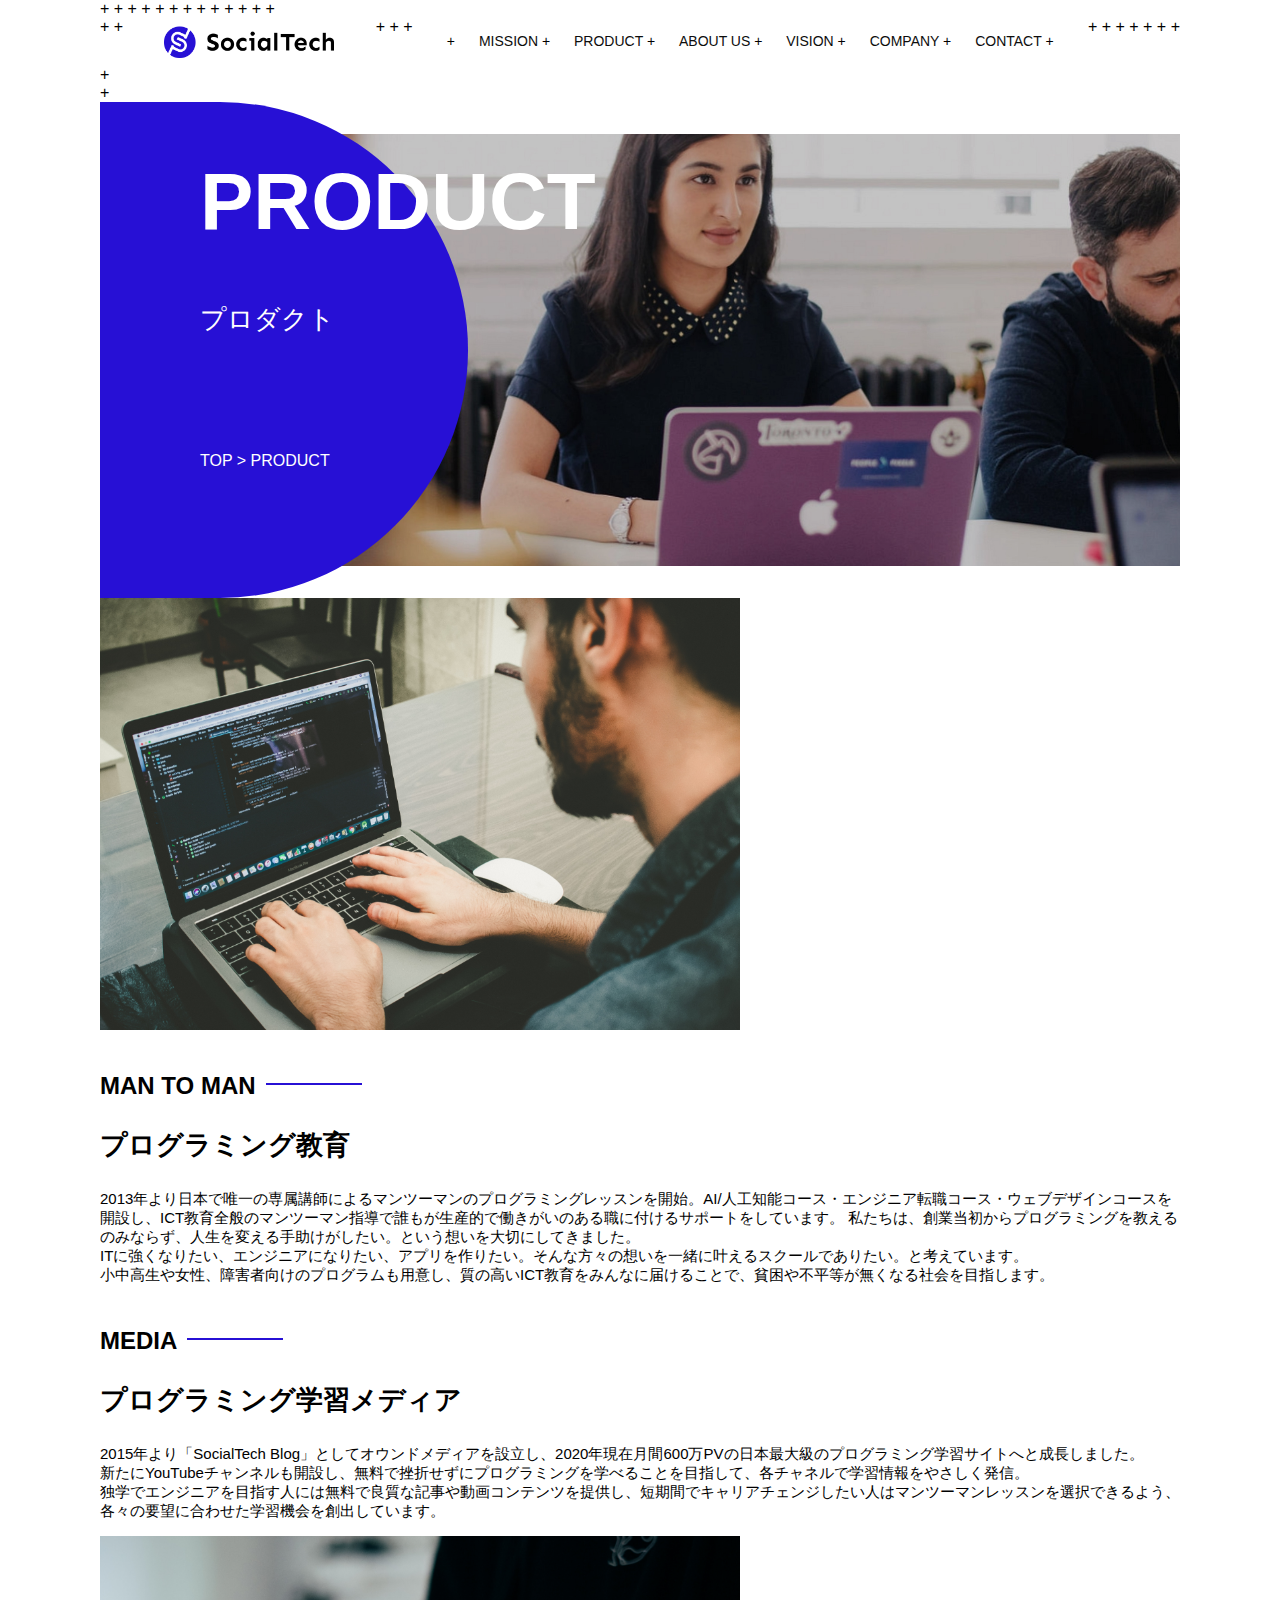
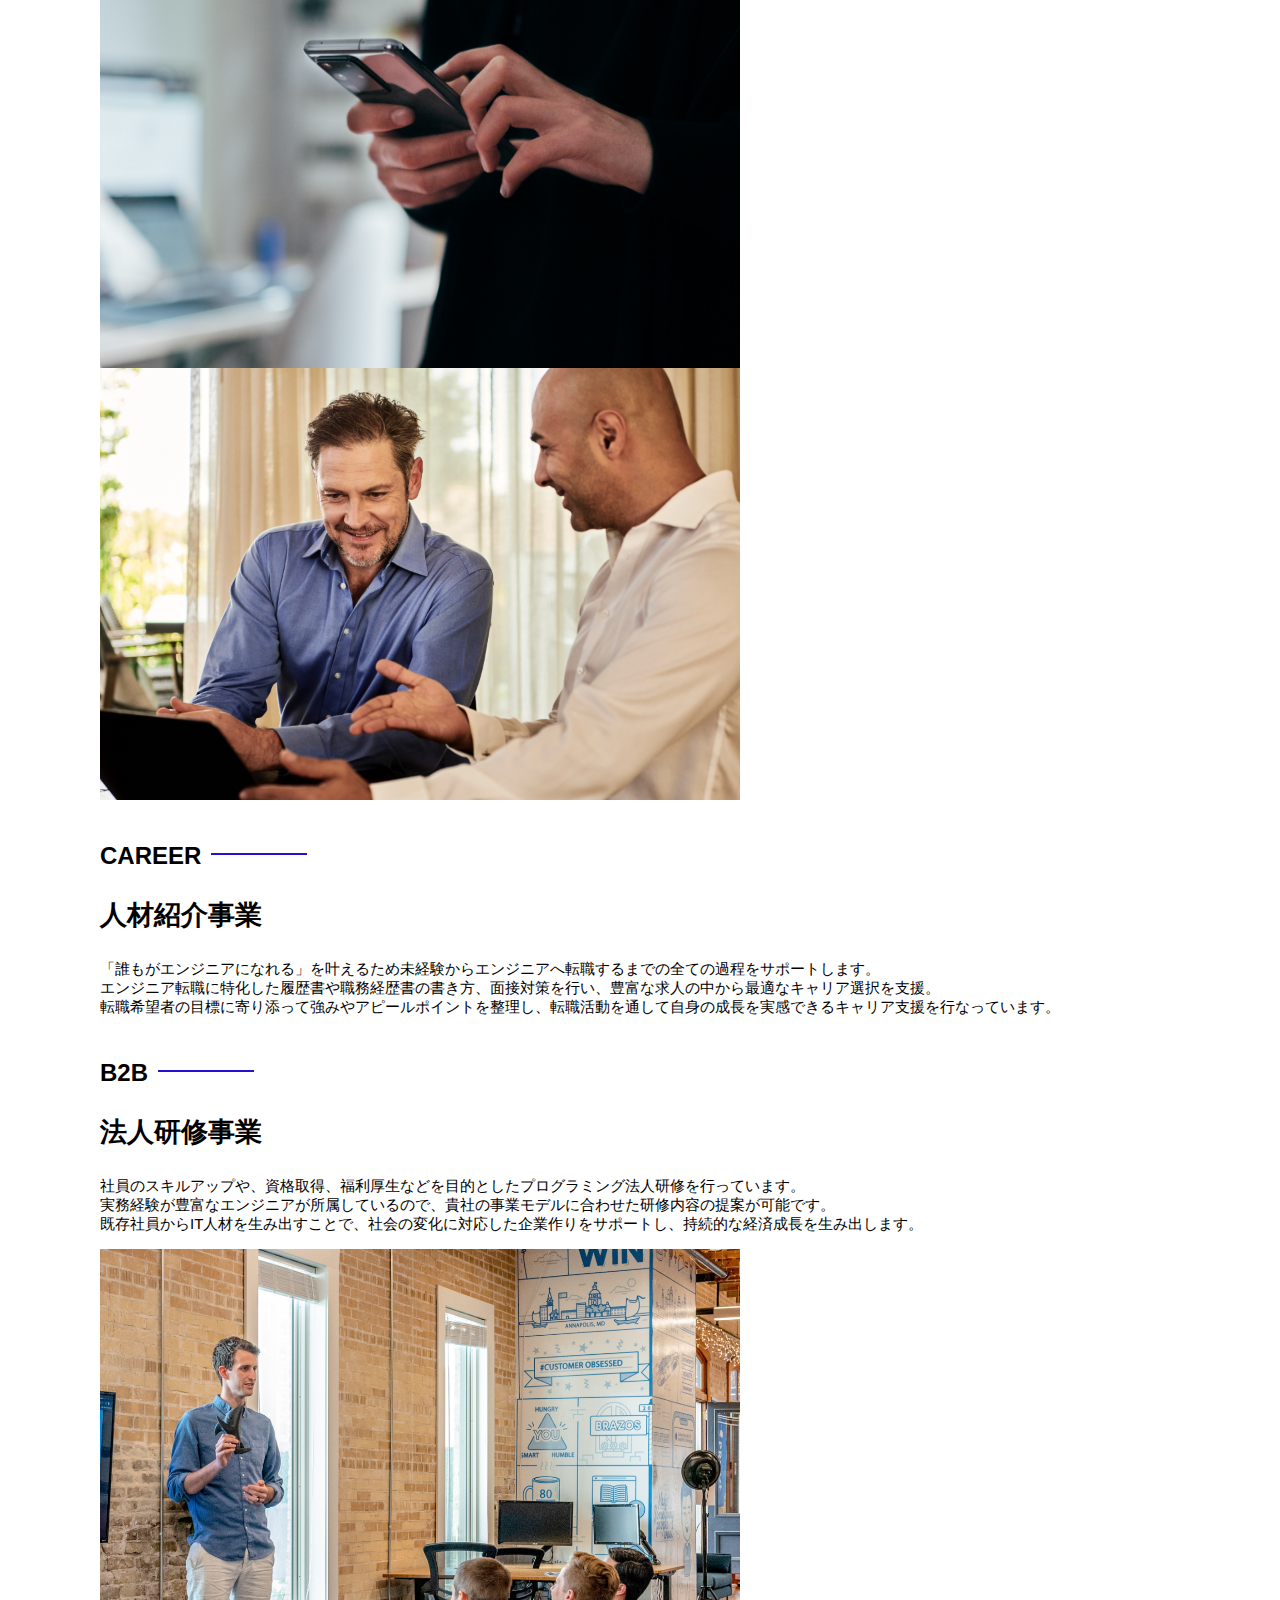
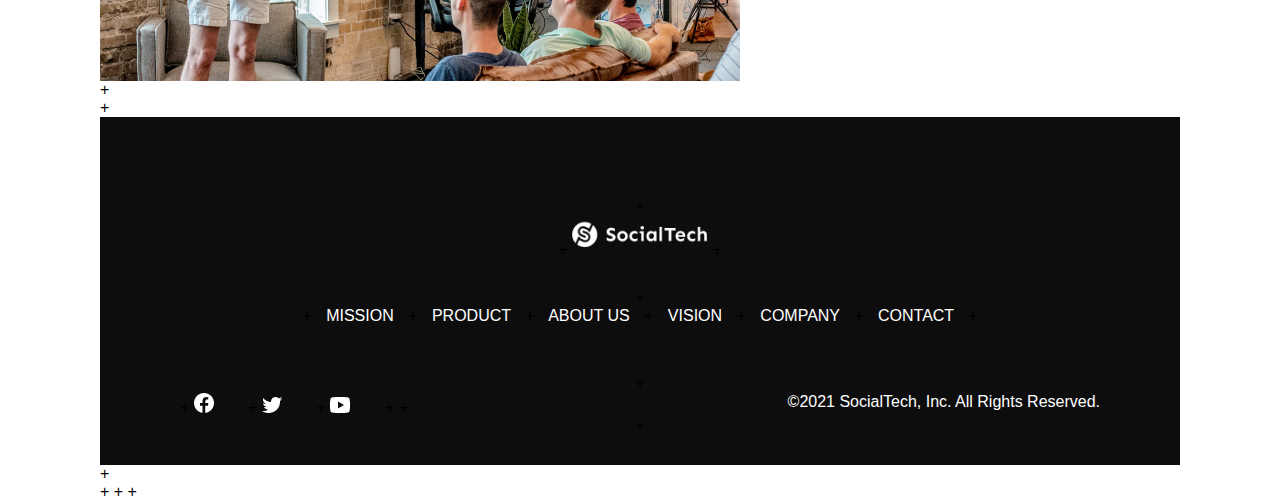
==== kadai_tutorial_output/socialtech/product.html @ f146a535 "Add files via upload" ====
+ <!DOCTYPE html>
+ <html>
+ <head>
+   <title>SocialTech -PRODUCT プロダクト-</title>
+   <meta charset="UTF-8">
+   <meta name="description" content="SocialTechの4つのプロダクトを紹介します">
+   <meta name="viewport" content="width=device-width, initial-scale=1.0">
+   <link rel="stylesheet" href="style.css">
+ </head>
+ 
+ <body>
+   <!-- ヘッダー -->
+   <header>
+     <!-- ロゴ -->
+     <a href="index.html" id="logo"><img src="images/logo.png" alt="トップページに戻る"></a>
+ 
+     <!-- PC用ナビゲーション -->
+     <nav id="nav-pc">
+       <a href="mission.html">MISSION</a>
+       <a href="product.html">PRODUCT</a>
+       <a href="index.html#aboutus">ABOUT US</a>
+       <a href="index.html#vision">VISION</a>
+       <a href="index.html#company">COMPANY</a>
+       <a href="index.html#contact">CONTACT</a>
+     </nav>
+ 
+     <!-- スマホ用メニューボタン -->
+     <img id="menu-sp" src="images/button-menu.png" alt="ナビゲーションを開く" onclick="document.getElementById('nav-sp').style.display = 'block'">
+ 
+     <!-- スマホ用ナビゲーション -->
+     <nav id="nav-sp">
+       <img id="close" src="images/button-close.png" alt="ナビゲーションを閉じる" onclick="document.getElementById('nav-sp').style.display = 'none'">
+       <a id="logo-sp" href="index.html" onclick="document.getElementById('nav-sp').style.display = 'none'"><img
+           src="images/logo-sp.png" alt="トップページに戻る"></a>
+       <a class="menu" href="mission.html" onclick="document.getElementById('nav-sp').style.display = 'none'">MISSION</a>
+       <a class="menu" href="product.html" onclick="document.getElementById('nav-sp').style.display = 'none'">PRODUCT</a>
+       <a class="menu" href="index.html#aboutus" onclick="document.getElementById('nav-sp').style.display = 'none'">ABOUT
+         US</a>
+       <a class="menu" href="index.html#vision"
+         onclick="document.getElementById('nav-sp').style.display = 'none'">VISION</a>
+       <a class="menu" href="index.html#company"
+         onclick="document.getElementById('nav-sp').style.display = 'none'">COMPANY</a>
+       <a class="menu" href="index.html#contact"
+         onclick="document.getElementById('nav-sp').style.display = 'none'">CONTACT</a>
+       <div id="sns">
+         <a href="https://www.facebook.com/sejuku2013"><img src="images/button-facebook.png" alt="Facebookのリンク"></a>
+         <a href="https://twitter.com/samuraijuku"><img src="images/button-twitter.png" alt="Twitterのリンク"></a>
+         <a href="https://www.youtube.com/channel/UCCFOQO5aDK0xXam4cUQXT8g"><img src="images/button-youtube.png" alt="YouTubeのリンク"></a>
+       </div>
+     </nav>
+   </header>
+   <main>
+     <article>
    <section id="product-main">
        <div id="product-title">
          <h1>PRODUCT</h1>
          <span>プロダクト</span>
          <div>TOP > PRODUCT</div>
        </div>
      </section>
      <section class="product-section1">
        <img src="images/product/product-mantoman.png" alt="PCでコードを書く男性">
        <div>
          <h2 class="product-h2">MAN TO MAN</h2>
          <h3 class="product-h3">プログラミング教育</h3>
          <p>
            2013年より日本で唯一の専属講師によるマンツーマンのプログラミングレッスンを開始。AI/人工知能コース・エンジニア転職コース・ウェブデザインコースを開設し、ICT教育全般のマンツーマン指導で誰もが生産的で働きがいのある職に付けるサポートをしています。
            私たちは、創業当初からプログラミングを教えるのみならず、人生を変える手助けがしたい。という想いを大切にしてきました。<br>ITに強くなりたい、エンジニアになりたい、アプリを作りたい。そんな方々の想いを一緒に叶えるスクールでありたい。と考えています。<br>小中高生や女性、障害者向けのプログラムも用意し、質の高いICT教育をみんなに届けることで、貧困や不平等が無くなる社会を目指します。
          </p>
        </div>
      </section>
      <section class="product-section2">
        <div>
          <h2 class="product-h2">MEDIA</h2>
          <h3 class="product-h3">プログラミング学習メディア</h3>
          <p>2015年より「SocialTech
            Blog」としてオウンドメディアを設立し、2020年現在月間600万PVの日本最大級のプログラミング学習サイトへと成長しました。<br>新たにYouTubeチャンネルも開設し、無料で挫折せずにプログラミングを学べることを目指して、各チャネルで学習情報をやさしく発信。<br>独学でエンジニアを目指す人には無料で良質な記事や動画コンテンツを提供し、短期間でキャリアチェンジしたい人はマンツーマンレッスンを選択できるよう、各々の要望に合わせた学習機会を創出しています。
          </p>
        </div>
        <img src="images/product/product-media.png" alt="スマートフォンを操作する人">
      </section>
      <section class="product-section1">
        <img src="images/product/product-career.png" alt="笑顔で話し合う2人の男性">
        <div>
          <h2 class="product-h2">CAREER</h2>
          <h3 class="product-h3">人材紹介事業</h3>
          <p>
            「誰もがエンジニアになれる」を叶えるため未経験からエンジニアへ転職するまでの全ての過程をサポートします。<br>エンジニア転職に特化した履歴書や職務経歴書の書き方、面接対策を行い、豊富な求人の中から最適なキャリア選択を支援。<br>転職希望者の目標に寄り添って強みやアピールポイントを整理し、転職活動を通して自身の成長を実感できるキャリア支援を行なっています。<br>
          </p>
        </div>
      </section>
      <section class="product-section2">
        <div>
          <h2 class="product-h2">B2B</h2>
          <h3 class="product-h3">法人研修事業</h3>
          <p>
            社員のスキルアップや、資格取得、福利厚生などを目的としたプログラミング法人研修を行っています。<br>実務経験が豊富なエンジニアが所属しているので、貴社の事業モデルに合わせた研修内容の提案が可能です。<br>既存社員からIT人材を生み出すことで、社会の変化に対応した企業作りをサポートし、持続的な経済成長を生み出します。
          </p>
        </div>
        <img src="images/product/product-b2b.png" alt="講演中の男性とそれを聴く人々">
      </section>
+     </article>
+     <footer>
+       <div id="footer-logo">
+         <img src="images/logo-sp.png" alt="SocialTech">
+       </div>
+       <div id="footer-link">
+         <a href="mission.html">MISSION</a>
+         <a href="product.html">PRODUCT</a>
+         <a href="index.html#aboutus">ABOUT US</a>
+         <a href="index.html#vision">VISION</a>
+         <a href="index.html#company">COMPANY</a>
+         <a href="index.html#contact">CONTACT</a>
+       </div>
+       <div id="sns-footer">
+         <a href="https://www.facebook.com/sejuku2013"><img src="images/button-facebook.png" alt="Facebookのリンク"></a>
+         <a href="https://twitter.com/samuraijuku"><img src="images/button-twitter.png" alt="Twitterのリンク"></a>
+         <a href="https://www.youtube.com/channel/UCCFOQO5aDK0xXam4cUQXT8g"><img src="images/button-youtube.png" alt="YouTubeのリンク"></a>
+         <span id="copyright">&copy;2021 SocialTech, Inc. All Rights Reserved. </span>
+       </div>
+     </footer>
+   </main>
+ </body>
+ 
+ </html>
---- kadai_tutorial_output/socialtech/style.css ----
body {
    font-family: "Source Sans Pro", "Hiragino Kaku Gothic ProN", Meiryo, Arial, sans-serif;
}

p {
    font-size: 15px;
}

/*================
PC用のスタイル
=================*/
@media screen and (min-width: 768px) {
    /* 横幅設定 */
body {
    max-width: 1080px;
    min-width: 960px;
    margin: 0 auto 0 auto;
  }
  
  /* ヘッダー */
  header {
    display: flex;
    justify-content: space-between;
  }
  
  /* ナビゲーションのレイアウト */
  #nav-pc {
    font-size: 14px;
    padding-top: 15px;
  }
  
  /* ナビゲーションのリンクの装飾設定 */
  #nav-pc > a {
    text-decoration: none;
    margin-left: 20px;
  }
  #nav-pc > a:link {
    color: #0d0d0d;
  }
  #nav-pc > a:visited {
    color: #0d0d0d;
  }
  #nav-pc > a:hover {
    color: #0d0d0d;
    text-decoration: underline;
  }
  #nav-pc > a:active {
    color: #0d0d0d;
  }

  /* スマホ用ナビを非表示 */
  #nav-sp,
  #menu-sp {
    display: none;
  }
  
  /* メインビジュアル */
  #main-visual {
    position: relative;
    height: 400px;
  }
  
  #main-message {
    position: absolute;
    top: 0;
    left: 0;
    background-color: #2710d5;
    color: #ffffff;
    border-radius: 0 0 476px 0;
    max-width: 620px;
    height: 100%;
    width: 100%;
    z-index: 11;
  }
  
  #main-message > h1 {
    font-size: 60px;
    font-weight: bold;
    margin: 100px 0 0 50px;
  }
  
  #main-message > p {
    font-size: 28px;
    margin: 0 0 0 50px;
  }
  
    #main-visual > img {
      max-width: 620px;
      border-radius: 476px 0 0 0;
      position: absolute;
      top: 0;
      right: 0;
      z-index: 10;
    }

    /*見出し*/
h2 {
    margin: 40px 0 0 0;
  }
  
  h2::after {
    content: url("images/line.png");
    margin-left: 10px;
  }
  
  h3 {
    font-size: 27px;
  }
  
  /* ミッション */
  #mission {
    margin: 80px auto 80px auto;
    width: 100%;
  }
  
  #mission-flex {
    width: 100%;
    display: flex;
  }
  
    #mission-flex > div {
      width: 50%;
      margin: 20px;
    }
    
    #mission-photo {
      width: 100%;
    }
    
    #s2dgs {
      margin-top: 50px;
      width: 100%;
    }

    /* プロダクト */
  #product {
    background-color: #fafafa;
    margin: 80px 0 80px 0;
    padding: 10px 40px 0px 40px;
  }
  
  /* 外枠 */
  #product > div {
    margin-top: 40px;
    display: flex;
  }
  
  /* 左のカラム */
  #product-left {
    width: 50%;
    margin-right: 20px;
  }
  
  /* 右のカラム */
  #product-right {
    width: 50%;
    margin-left: 20px;
    margin-top: 80px;
  }
  
  /* 画像＋説明の枠 */
  #product-left > div {
    position: relative;
    height: 480px;
    margin-right: 20px;
  }
  #product-right > div {
    position: relative;
    height: 480px;
    margin-left: 20px;
  }

  /* 画像*/
.product-photo {
    width: 100%;
  }
  
    /* 説明文の枠 */
    .product-explain {
      background-color: #ffffff;
      position: absolute;
      left: 0;
      top: 280px;
      margin: 0 40px 0 40px;
      padding: 20px;
      box-shadow: 5px 5px 10px rgba(0, 0, 0, 0.05);
    }
    
    /* 説明文の英語 */
    .product-explain > span {
      color: #2710d5;
      font-weight: bold;
      font-size: 16px;
      margin: 0;
    }
    
    /* 説明文の見出し */
    .product-explain > h3 {
      font-size: 20px;
      margin: 5px 0 5px 0;
    }
    
    /* 説明文 */
    .product-explain > p {
      font-size: 14px;
      margin: 0;
    }
    
    /* 「もっとみる」ボタン */
    #product-more {
      margin: 0 auto -42px auto;
    }

    /* ABOUT US */
  #aboutus {
    margin: 80px auto 80px auto;
  }
  
  /* 3つの組織文化と画像を入れる枠 */
  #aboutus > div {
    display: flex;
  }

    /* 画像 */
  .culture-img {
    width: 100%;
    align-self: flex-start;
  }
  
  .culture-img2 {
    margin-top: 50px;
    width: 100%;
  }

    /* 3つの組織文化の表 */
.culture-table {
    margin-right: 50px;
  }
  
    /* 番号 */
    .culture-num {
      font-size: 80px;
      color: #2710d5;
      margin: 0 20px 0 0;
    }
    
    /* 組織文化英語 */
    .culture-en {
      color: #2710d5;
      font-weight: bold;
      font-size: 24px;
      display: block;
    }
    
    /* 組織文化日本語 */
    .culture-jp {
      font-size: 28px;
      font-weight: bold;
    }
    
    /* 説明文 */
    .culture-description {
      margin: 0;
    }

    /* ビジョン */
  #vision {
    margin: 80px auto 80px auto;
  }
  
  /* セクション内の外枠 */
  #vision > div {
    width: 100%;
    display: flex;
    justify-content: space-between;
    flex-wrap: wrap;
  }
  
  /* 7つの行動指針の枠 */
  .vision-box {
    width: 300px;
    height: 300px;
    margin-bottom: 30px;
    position: relative;
  }

  .vision-box > img {
    width: 100%;
    height: auto;
    position: absolute;
    top: 0;
    left: 0;
    z-index: 30;
  }
  
  .vision-box > span {
    position: absolute;
    top: 0;
    left: 0;
    z-index: 31;
    margin-right: 20px;
  }
  
  .vision-box > span > h4 {
    color: #2710d5;
    font-size: 19px;
    margin: 80px 0 0 0;
  }
  
  .vision-box > span > h4::first-letter {
    font-size: 40px;
  }
  
  .vision-box > span > h5 {
    font-size: 20px;
    margin: 0 0 0 0;
  }
  
  .vision-box > span > p {
    margin: 10px 0 0 0;
  }

  /* 会社概要 */
#company {
    margin: 80px auto 80px auto;
  }
  
    #company-table {
      width: 100%;
    }
   
    .tableheader {
      text-align: left;
      padding: 20px;
      border-bottom-color: #2710d5;
      border-bottom-width: 1px;
      border-bottom-style: solid;
      width: 100px;
    }
   
    .tableheader-first {
      text-align: left;
      padding: 20px;
      border-bottom-color: #2710d5;
      border-bottom-width: 1px;
      border-bottom-style: solid;
      border-top-color: #2710d5;
      border-top-width: 1px;
      border-top-style: solid;
      width: 100px;
    }
   
    .cell {
      padding: 30px;
      border-bottom-color: #ececec;
      border-bottom-width: 1px;
      border-bottom-style: solid;
    }
   
    .cell-first {
      padding: 30px;
      border-bottom-color: #ececec;
      border-bottom-width: 1px;
      border-bottom-style: solid;
      border-top-color: #ececec;
      border-top-width: 1px;
      border-top-style: solid;
    }

    #company > iframe {
        width: 100%;
        height: 368px;
        margin-top: 40px;
      }

        /* お問い合わせ */
#contact {
    margin: 80px auto 80px auto;
  }
  
  /* 外枠 */
  #contact > form > div {
    display: flex;
    flex-direction: row;
    flex-wrap: wrap;
    padding-bottom: 30px;
  }
  
  /* 左列の見出し */
  .contact-heading {
    width: 240px;
    align-self: center;
  }
  /* 見出しのラベル */
  .contact-label {
    font-weight: bold;
  }
  /* 必須 */
  .contact-span {
    color: #ce2222;
    margin: 0 0 0 20px;
    font-weight: bold;
  }
  
  /* テキストボックス */
  .contact-textbox {
    border-top: 0;
    border-left: 0;
    border-right: 0;
    border-bottom-width: 1px;
    border-bottom-color: #707070;
    border-bottom-style: solid;
    background-color: #fafafa;
    width: 400px;
    height: 56px;
  }
  /* お問い合わせ内容のテキストエリア */
  .contact-textarea {
    border-top: 0;
    border-left: 0;
    border-right: 0;
    border-bottom-width: 1px;
    border-bottom-color: #707070;
    border-bottom-style: solid;
    background-color: #fafafa;
    width: 400px;
    height: 200px;
  }
  
    /* 個人情報の取り扱い */
    details {
      width: 700px;
    }
    details > div {
      background-color: #fafafa;
      padding: 20px;
    } 
    details > div > span {
      font-weight: bold;
    }
  
    /* フッター */
footer {
    background-color: #0d0d0d;
    text-align: center;
    padding: 80px 80px 30px 80px;
  }
  
  #footer-logo {
    margin-bottom: 30px;
  }
  
  #footer-link {
    margin-bottom: 50px;
  }
  #footer-link > a {
    text-decoration: none;
    margin: 10px;
  }
  #footer-link > a:link {
    color: #ffffff;
  }
  #footer-link > a:visited {
    color: #ffffff;
  }
  #footer-link > a:hover {
    color: #ffffff;
    text-decoration: underline;
  }
  #footer-link > a:active {
    color: #ffffff;
  }
  
    #sns-footer {
      text-align: left;
      width: 100%;
    }
   
    #sns-footer > a {
      margin-right: 30px;
    }
    
    #copyright {
      color: #ffffff;
      float: right;
    }

    /* mission.html用スタイル */
   /* ミッションのメインビジュアル */
   #mission-main {
    height: 496px;
    width: 100%;
    background-image: url("images/mission/mission-main.png");
    background-repeat: no-repeat;
    background-position-y: center;
  }

  #mission-title {
    background-color: #2710d5;
    width: 368px;
    color: #ffffff;
    height: 496px;
    border-radius: 0 248px 248px 0;
    position: relative;
  }

  #mission-title > h1 {
    position: absolute;
    top: 0;
    left: 100px;
    font-size: 80px;
  }

  #mission-title > span {
    position: absolute;
    top: 200px;
    left: 100px;
    font-size: 26px;
  }

  #mission-title > div {
    position: absolute;
    top: 350px;
    left: 100px;
    font-size: 16px;
  }

  #mission-s2dgs {
    width: 100%;
    margin: 20px;
  }

  .mission-h2 {
    color: #2710d5;
    font-size: 40px;
  }

  .mission-h2::after {
    content: none;
  }

  #mission-5goals {
    margin: 20px;
    display: flex;
  }

  #mission-5goals > div {
    flex-grow: 1;
    padding: 20px;
  }

  #mission-5goals > div > div {
    margin-bottom: 40px;
  }

  .fivegoals-image-right {
    float: right;
    margin: 20px;
  }

  .fivegoals-image-left {
    float: left;
    margin: 20px;
  }

  .fivegoals-number {
    color: #2710d5;
    font-size: 48px;
    margin: 0;
  }

  .fivegoals-h3 {
    font-size: 28px;
    margin: 0;
  }

  .fivegoals-p {
    margin: 0;
  }

   /* プロダクトページ */
   #product-main {
    height: 496px;
    width: 100%;
    background-image: url("images/product/product-main.png");
    background-repeat: no-repeat;
    background-position-y: center;
  }

  #product-title {
    background-color: #2710d5;
    width: 368px;
    color: #ffffff;
    height: 496px;
    border-radius: 0 248px 248px 0;
    position: relative;
  }
  #product-title > h1 {
    position: absolute;
    top: 0;
    left: 100px;
    font-size: 80px;
  }

  #product-title > span {
    position: absolute;
    top: 200px;
    left: 100px;
    font-size: 26px;
  }

  #product-title > div {
    position: absolute;
    top: 350px;
    left: 100px;
    font-size: 16px;

    /* セクション1 */
   .product-section1 {
    position: relative;
    margin: 20px;
    height: 340px;
  }

  .product-section1 > img {
    position: absolute;
    top: 0;
    left: 0;
    width: 450px;
    margin: 0 40px 30px 0;
    border-radius: 0 432px 0 0;
  }

  .product-section1 > div {
    position: absolute;
    top: 0;
    left: 480px;
  }

  /* セクション2 */
  .product-section2 {
    position: relative;
    margin: 20px;
    height: 340px;
  }

  .product-section2 > img {
    position: absolute;
    top: 0;
    right: 0;
    width: 450px;
    margin: 0 0 30px 40px;
    border-radius: 432px 0 0 0;
  }

  .product-section2 > div {
    width: 500px;
    position: absolute;
    top: 0;
    left: 0;
  }

  .product-h2 {
    color: #2710d5;
    font-size: 24px;
    margin: 0;
  }

  .product-h3 {
    font-size: 28px;
    margin: 0;
  }
}

/*====================
スマートフォン用のスタイル
=====================*/
@media screen and (max-width: 767px) {
    body {
      min-width: 375px;
      margin: 0;
    }
  
    /* PC用ナビゲーション非表示 */
    #nav-pc {
      display: none;
    }
  
    /* ハンバーガーメニュー */
    #menu-sp {
      float: right;
      padding: 0;
    }
  
    /* スマホ用ナビゲーションの表示切替 */
    /* 初期状態、レイアウトと非表示設定 */
    #nav-sp {
      background-color: #2710d5;
      position: absolute;
      left: 0;
      top: 0;
      height: 100%;
      width: 100%;
      display: none;
      z-index: 100;
    }
  
    /* ×ボタン */
    #close {
      position: absolute;
      top: 20px;
      right: 20px;
    }
  
    /* ナビゲーションメニュー用ロゴ */
    #logo-sp {
      margin: 80px 0 30px 20px;
    }
  
    /* ナビゲーションのリンクの装飾設定 */
    #nav-sp > a {
      display: block;
    }
  
    #nav-sp > a:link {
      color: #ffffff;
    }
    #nav-sp > a:visited {
      color: #ffffff;
    }
    #nav-sp > a:hover {
      color: #ffffff;
      text-decoration: underline;
    }
    #nav-sp > a:active {
      color: #ffffff;
    }
    #nav-sp > .menu {
      text-decoration: none;
      display: block;
      margin: 0 20px 0 20px;
      height: 44px;
      font-size: 16px;
      background-image: url("images/arrow.png");
      background-repeat: no-repeat;
      background-position: right top;
    }
     #sns {
       position: absolute;
       bottom: 20px;
       left: 20px;
     }
     #sns > a {
       margin-right: 30px;
     }

      /* メインビジュアル */
   #main-visual {
    position: relative;
    height: 470px;
    width: 100%;
    overflow: hidden;
  }
  #main-visual > div {
    position: absolute;
    top: 0;
    left: 0;
    background-color: #2710d5;
    color: white;
    border-radius: 0 0 476px 0;
    text-align: center;
    height: 280px;
    width: 100%;
    z-index: 11;
  }
  #main-visual > div > h1 {
    font-size: 28px;
    margin: 90px 0 0 0;
  }

  #main-visual > div > p {
    margin: 0;
  }

  #main-visual > img {
    width: 100%;
    border-radius: 476px 0 0 0;
    z-index: 10;
    position: absolute;
    bottom: 0;
    right: 0;
  }

  /* 見出し */
  h2::after {
    content: url("images/line.png");
    margin-left: 10px;
  }

  h3 {
    font-size: 24px;
    margin: 10px 0 0 0;
  }

     /* ミッション */
     #mission {
        margin: 20px;
      }
    
      #mission-photo {
        width: 100%;
      }
    
      #s2dgs {
        width: 100%;
      }   

       /* プロダクト */
  #product {
    background-color: #fafafa;
    margin: 80px auto 0px auto;
    max-width: 980px;
    padding-top: 10px;
  }

  #product h2 {
      margin-left: 20px;
  }
  /* 外枠 */
  /* 左右のカラム　スマホでは縦並び */
  #product-left,
  #product-right {
    margin-right: 20px;
    margin-left: 20px;
  }

  /* 画像＋説明の枠 */
  #product-left > div,
  #product-right > div {
    position: relative;
    height: 540px;
  }

  /* 説明文の枠 */
  .product-explain {
    background-color: #ffffff;
    position: absolute;
    left: 0;
    bottom: 50px;
    padding: 20px;
    box-shadow: 5px 5px 10px rgba(0, 0, 0, 0.05);
  }

  .product-explain > span {
    color: #2710d5;
    font-weight: bold;
    font-size: 16px;
    margin: 0px;
  }

  .product-explain > h3 {
    margin: 10px 0 10px 0;
  }

  /* 画像 */
  .product-photo {
    width: 100%;
  }

  #product-more > img {
    margin: 0 0 -42px 20px;
  }

   /* ABOUT US */
   #aboutus {
     margin: 80px 20px 80px 20px;
   }
 
   #aboutus > div {
     display: flex;
     flex-direction: column;
   }
 
   .culture-table {
     width: 100%;
     padding-right: 20px;
     order: 2;
   }
   .culture-img {
     width: 100%;
     order: 1;
   }
 
   .culture-img2 {
     width: 100%;
   }

   .culture-num {
    font-size: 80px;
    color: #2710d5;
  }

  .culture-en {
    color: #2710d5;
    font-weight: bold;
    font-size: 24px;
    display: block;
  }

  .culture-jp {
    display: block;
  }

  .culture-description {
    margin: 0;
  }

  /* ビジョン */
  #vision {
    margin: 80px 20px 80px 20px;
  }

  .vision-box {
    width: 300px;
    height: 300px;
    margin-bottom: 30px;
    position: relative;
  }

  .vision-box > img {
    width: 100%;
    height: auto;
    position: absolute;
    top: 0;
    left: 0;
    z-index: 30;
  }

  .vision-box > span {
    position: absolute;
    top: 0;
    left: 0;
    z-index: 31;
    margin-right: 20px;
  }

  .vision-box > span > h4 {
    color: #2710d5;
    font-size: 19px;
    margin: 60px 0 0 0;
  }

  .vision-box > span > h5 {
    font-size: 20px;
    margin: 0 0 0 0;
  }
  .vision-box > span > p {
    margin: 10px 0 0 0;
  }

   /* 会社概要 */
   #company {
     margin: 0 20px 0 20px;
   }
 
   #company > h3 {
     margin-bottom: 20px;
   }

   #company > table {
    width: 100%;
  }

  .tableheader-first {
    text-align: left;
    padding: 20px;
    border-bottom-color: #2710d5;
    border-bottom-width: 1px;
    border-bottom-style: solid;
    border-top-color: #2710d5;
    border-top-width: 1px;
    border-top-style: solid;
    width: 50px;
  }
  .tableheader {
    text-align: left;
    padding: 20px;
    border-bottom-color: #2710d5;
    border-bottom-width: 1px;
    border-bottom-style: solid;
    width: 50px;
  }

  .cell {
    padding: 20px;
    border-bottom-color: #ececec;
    border-bottom-width: 1px;
    border-bottom-style: solid;
  }
  .cell-first {
    padding: 20px;
    border-bottom-color: #ececec;
    border-bottom-width: 1px;
    border-bottom-style: solid;
    border-top-color: #ececec;
    border-top-width: 1px;
    border-top-style: solid;
  }

  #company > iframe {
    width: 100%;
    height: 240px;
    margin: 40px 0 0 0;
  }

  /* お問い合わせ */
  #contact {
    margin: 80px 20px 80px 20px;
  }

  #contact > h3 {
    margin-bottom: 20px;
  }

  #contact > form > div {
    margin-bottom: 20px;
  }

  .contact-heading {
    margin-bottom: 20px;
  }

   /* ラベル */
   .contact-label {
     font-weight: bold;
   }
 
   /* 必須 */
   .contact-span {
     color: #ce2222;
     margin: 0 0 0 20px;
     font-weight: bold;
   }
 
   .contact-textbox {
     height: 56px;
     border-top: 0;
     border-left: 0;
     border-right: 0;
     background-color: #fafafa;
     border-bottom-color: #707070;
     border-bottom-width: 1px;
     border-style: solid;
     min-width: 300px;
     width: 100%;
   }
 
   .contact-textarea {
     height: 150px;
     border-top: 0;
     border-left: 0;
     border-right: 0;
     background-color: #fafafa;
     width: 100%;
   }
 
   .radiobutton {
     margin-bottom: 20px;
   }
 
   .radiobutton + label::after {
     content: "\A";
     white-space: pre;
   }

   /* フッター */
  footer {
    background-color: #0d0d0d;
    padding: 30px 20px 50px 20px;
  }

  #footer-logo {
    margin-bottom: 30px;
  }

  #footer-link {
    margin-bottom: 50px;
  }
  #footer-link > a {
      text-decoration: none;
      margin: 0 20px 30px 0;
      display: block;
      background-image: url("images/arrow.png");
      background-repeat: no-repeat;
      background-position: right top;
  }
  #footer-link > a:link {
      color: #ffffff;
  }
  #footer-link > a:visited {
      color: #ffffff;
  }
  #footer-link > a:hover {
      color: #ffffff;
      text-decoration: underline;
  }
  #footer-link > a:active {
      color: #ffffff;
  }

   #sns-footer > a {
       margin-right: 30px;
   }
 
   #copyright {
       font-size: 12px;
       display: block;
       margin-top: 30px;
       color: #ffffff;
   }

   /* mission.html用スタイル */
   /* ミッションのメインビジュアル */
   #mission-main {
    height: 256px;
    width: 100%;
    background-image: url("images/mission/mission-main.png");
    background-repeat: no-repeat;
    background-position-y: center;
    background-size: auto 208px;
  }

  #mission-title {
    background-color: #2710d5;
    width: 136px;
    color: #ffffff;
    height: 256px;
    border-radius: 0 248px 248px 0;
    position: relative;
  }
  #mission-title > h1 {
    position: absolute;
    top: 0;
    left: 20px;
    font-size: 40px;
  }

  #mission-title > span {
    position: absolute;
    top: 110px;
    left: 20px;
    font-size: 18px;
  }

  #mission-title > div {
    position: absolute;
    top: 180px;
    left: 20px;
    font-size: 13px;
  }

  /* ミッションページ　S2DGSの設定 */
  #mission-s2dgs {
    margin: 20px;
  }

  .mission-h2 {
    color: #2710d5;
    font-size: 38px;
    margin: 0px;
  }

  .mission-h2::after {
    content: none;
  }

  #mission-s2dgs > img {
    width: 100%;
  }

  /* ミッションページ　5Goalsの設定 */
  #mission-5goals {
    margin: 20px;
  }

  #mission-5goals > div > div {
    margin-bottom: 40px;
  }

  #s2dgs-image {
    width: 100%;
  }
  .fivegoals-image-right {
    margin: 20px auto 20px auto;
    display: block;
  }

  .fivegoals-image-left {
    margin: 20px auto 20px auto;
    display: block;
  }

  .fivegoals-number {
    color: #2710d5;
    font-size: 48px;
    margin: 0;
  }

  .fivegoals-h3 {
    font-size: 28px;
    margin: 0;
  }
  .fivegoals-p {
    margin: 0;
  }

  /* プロダクトページ */
  #product-main {
    height: 256px;
    width: 100%;
    background-image: url("images/product/product-main.png");
    background-repeat: no-repeat;
    background-position-y: center;
    background-size: auto 208px;
  }
  #product-title {
    background-color: #2710d5;
    width: 136px;
    color: #ffffff;
    height: 256px;
    border-radius: 0 248px 248px 0;
    position: relative;
  }
  #product-title > h1 {
    position: absolute;
    top: 0;
    left: 20px;
    font-size: 40px;
  }
  #product-title > span {
    position: absolute;
    top: 110px;
    left: 20px;
    font-size: 18px;
  }
  #product-title > div {
    position: absolute;
    top: 180px;
    left: 20px;
    font-size: 13px;
  }

   .product-section1 {
     margin: 20px;
   }
 
   .product-section1 > img {
     width: 100%;
     border-radius: 0 300px 0 0;
   }
   
   .product-section2 {
     margin: 20px;
     display: flex;
     flex-direction: column;
   }
 
   .product-section2 > img {
     order: 1;
     width: 100%;
     border-radius: 300px 0 0 0;
   }
 
   .product-section2 > div {
     order: 2;
   }
 
   .product-h2 {
     color: #2710d5;
     font-size: 24px;
     margin: 0;
   }
 
   .product-h3 {
     font-size: 28px;
     margin: 0;
   }
}
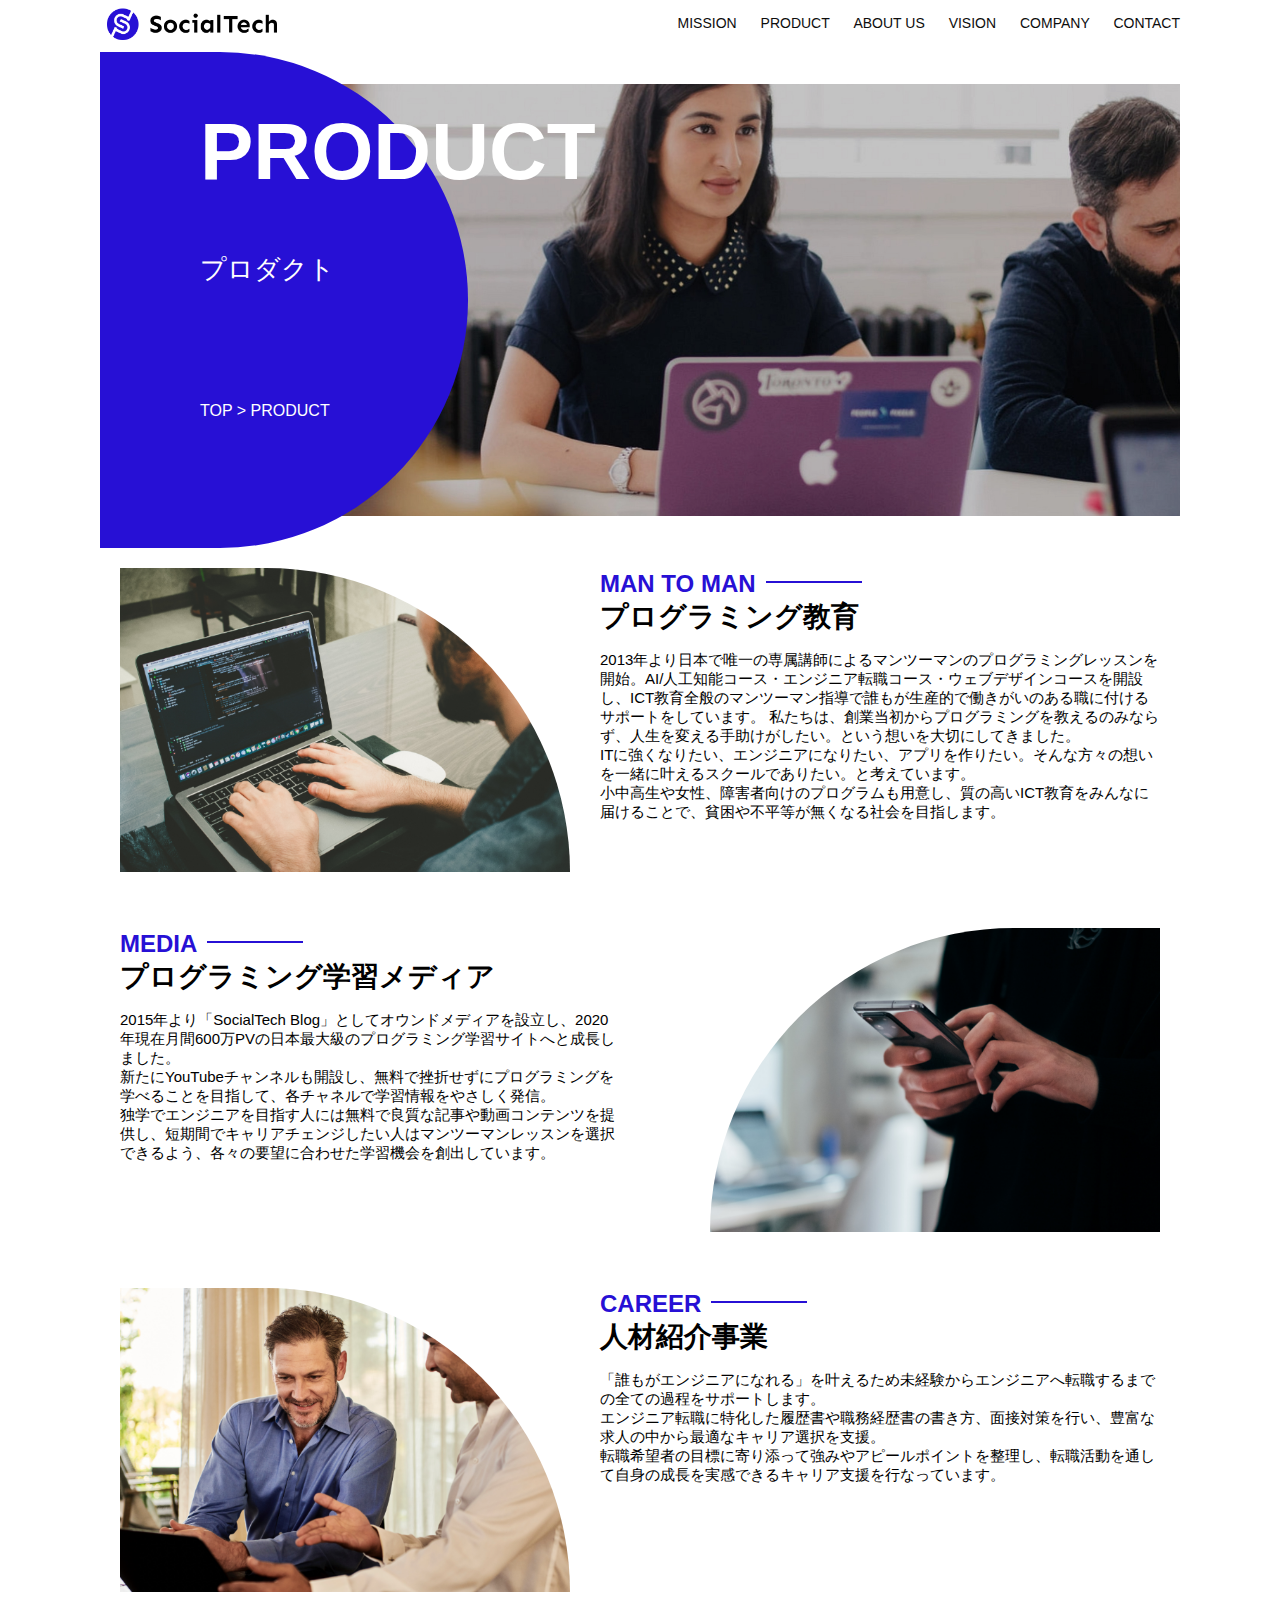
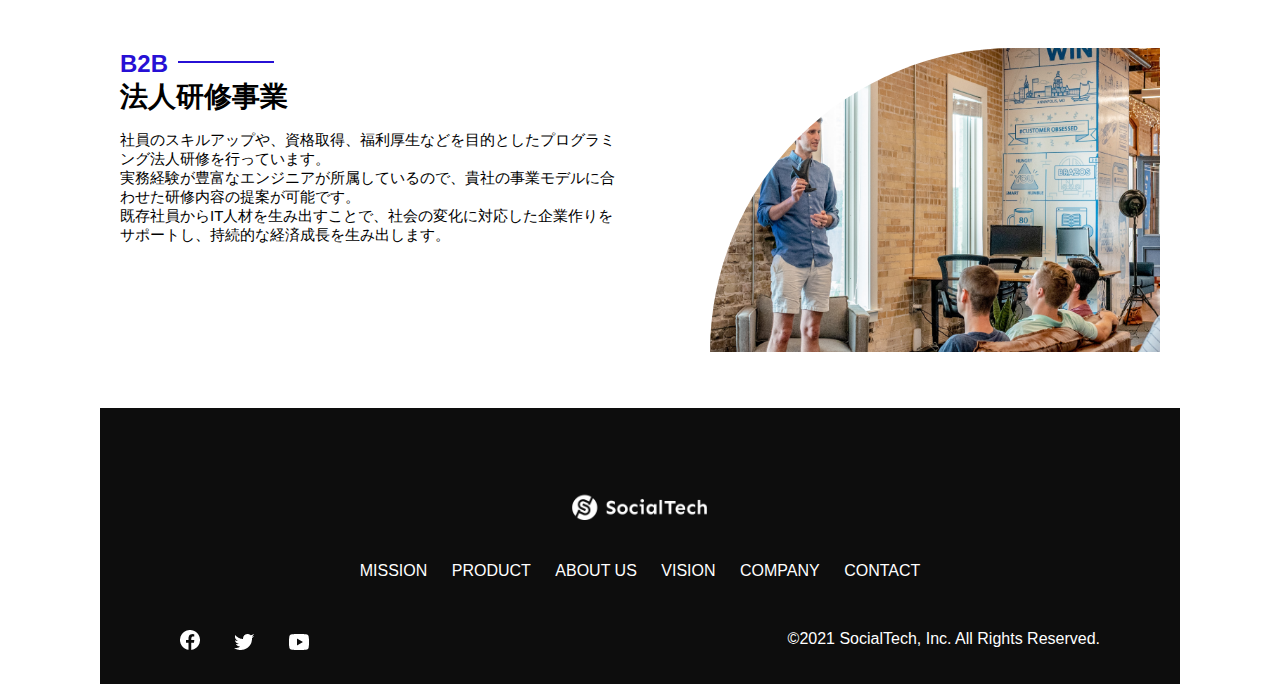
==== commit c8c18bb8: "Add files via upload" ====
--- a/kadai_tutorial_output/socialtech/product.html
+++ b/kadai_tutorial_output/socialtech/product.html
@@ -1,56 +1,56 @@
-+ <!DOCTYPE html>
-+ <html>
-+ <head>
-+   <title>SocialTech -PRODUCT プロダクト-</title>
-+   <meta charset="UTF-8">
-+   <meta name="description" content="SocialTechの4つのプロダクトを紹介します">
-+   <meta name="viewport" content="width=device-width, initial-scale=1.0">
-+   <link rel="stylesheet" href="style.css">
-+ </head>
-+ 
-+ <body>
-+   <!-- ヘッダー -->
-+   <header>
-+     <!-- ロゴ -->
-+     <a href="index.html" id="logo"><img src="images/logo.png" alt="トップページに戻る"></a>
-+ 
-+     <!-- PC用ナビゲーション -->
-+     <nav id="nav-pc">
-+       <a href="mission.html">MISSION</a>
-+       <a href="product.html">PRODUCT</a>
-+       <a href="index.html#aboutus">ABOUT US</a>
-+       <a href="index.html#vision">VISION</a>
-+       <a href="index.html#company">COMPANY</a>
-+       <a href="index.html#contact">CONTACT</a>
-+     </nav>
-+ 
-+     <!-- スマホ用メニューボタン -->
-+     <img id="menu-sp" src="images/button-menu.png" alt="ナビゲーションを開く" onclick="document.getElementById('nav-sp').style.display = 'block'">
-+ 
-+     <!-- スマホ用ナビゲーション -->
-+     <nav id="nav-sp">
-+       <img id="close" src="images/button-close.png" alt="ナビゲーションを閉じる" onclick="document.getElementById('nav-sp').style.display = 'none'">
-+       <a id="logo-sp" href="index.html" onclick="document.getElementById('nav-sp').style.display = 'none'"><img
-+           src="images/logo-sp.png" alt="トップページに戻る"></a>
-+       <a class="menu" href="mission.html" onclick="document.getElementById('nav-sp').style.display = 'none'">MISSION</a>
-+       <a class="menu" href="product.html" onclick="document.getElementById('nav-sp').style.display = 'none'">PRODUCT</a>
-+       <a class="menu" href="index.html#aboutus" onclick="document.getElementById('nav-sp').style.display = 'none'">ABOUT
-+         US</a>
-+       <a class="menu" href="index.html#vision"
-+         onclick="document.getElementById('nav-sp').style.display = 'none'">VISION</a>
-+       <a class="menu" href="index.html#company"
-+         onclick="document.getElementById('nav-sp').style.display = 'none'">COMPANY</a>
-+       <a class="menu" href="index.html#contact"
-+         onclick="document.getElementById('nav-sp').style.display = 'none'">CONTACT</a>
-+       <div id="sns">
-+         <a href="https://www.facebook.com/sejuku2013"><img src="images/button-facebook.png" alt="Facebookのリンク"></a>
-+         <a href="https://twitter.com/samuraijuku"><img src="images/button-twitter.png" alt="Twitterのリンク"></a>
-+         <a href="https://www.youtube.com/channel/UCCFOQO5aDK0xXam4cUQXT8g"><img src="images/button-youtube.png" alt="YouTubeのリンク"></a>
-+       </div>
-+     </nav>
-+   </header>
-+   <main>
-+     <article>
+ <!DOCTYPE html>
+ <html>
+ <head>
+   <title>SocialTech -PRODUCT プロダクト-</title>
+   <meta charset="UTF-8">
+   <meta name="description" content="SocialTechの4つのプロダクトを紹介します">
+   <meta name="viewport" content="width=device-width, initial-scale=1.0">
+   <link rel="stylesheet" href="style.css">
+ </head>
+ 
+ <body>
+   <!-- ヘッダー -->
+   <header>
+     <!-- ロゴ -->
+     <a href="index.html" id="logo"><img src="images/logo.png" alt="トップページに戻る"></a>
+ 
+     <!-- PC用ナビゲーション -->
+     <nav id="nav-pc">
+       <a href="mission.html">MISSION</a>
+       <a href="product.html">PRODUCT</a>
+       <a href="index.html#aboutus">ABOUT US</a>
+       <a href="index.html#vision">VISION</a>
+       <a href="index.html#company">COMPANY</a>
+       <a href="index.html#contact">CONTACT</a>
+     </nav>
+ 
+     <!-- スマホ用メニューボタン -->
+     <img id="menu-sp" src="images/button-menu.png" alt="ナビゲーションを開く" onclick="document.getElementById('nav-sp').style.display = 'block'">
+ 
+     <!-- スマホ用ナビゲーション -->
+     <nav id="nav-sp">
+       <img id="close" src="images/button-close.png" alt="ナビゲーションを閉じる" onclick="document.getElementById('nav-sp').style.display = 'none'">
+       <a id="logo-sp" href="index.html" onclick="document.getElementById('nav-sp').style.display = 'none'"><img
+           src="images/logo-sp.png" alt="トップページに戻る"></a>
+       <a class="menu" href="mission.html" onclick="document.getElementById('nav-sp').style.display = 'none'">MISSION</a>
+       <a class="menu" href="product.html" onclick="document.getElementById('nav-sp').style.display = 'none'">PRODUCT</a>
+       <a class="menu" href="index.html#aboutus" onclick="document.getElementById('nav-sp').style.display = 'none'">ABOUT
+         US</a>
+       <a class="menu" href="index.html#vision"
+         onclick="document.getElementById('nav-sp').style.display = 'none'">VISION</a>
+       <a class="menu" href="index.html#company"
+         onclick="document.getElementById('nav-sp').style.display = 'none'">COMPANY</a>
+       <a class="menu" href="index.html#contact"
+         onclick="document.getElementById('nav-sp').style.display = 'none'">CONTACT</a>
+       <div id="sns">
+         <a href="https://www.facebook.com/sejuku2013"><img src="images/button-facebook.png" alt="Facebookのリンク"></a>
+         <a href="https://twitter.com/samuraijuku"><img src="images/button-twitter.png" alt="Twitterのリンク"></a>
+         <a href="https://www.youtube.com/channel/UCCFOQO5aDK0xXam4cUQXT8g"><img src="images/button-youtube.png" alt="YouTubeのリンク"></a>
+       </div>
+     </nav>
+   </header>
+   <main>
+     <article>
     <section id="product-main">
         <div id="product-title">
           <h1>PRODUCT</h1>
@@ -99,27 +99,27 @@
         </div>
         <img src="images/product/product-b2b.png" alt="講演中の男性とそれを聴く人々">
       </section>
-+     </article>
-+     <footer>
-+       <div id="footer-logo">
-+         <img src="images/logo-sp.png" alt="SocialTech">
-+       </div>
-+       <div id="footer-link">
-+         <a href="mission.html">MISSION</a>
-+         <a href="product.html">PRODUCT</a>
-+         <a href="index.html#aboutus">ABOUT US</a>
-+         <a href="index.html#vision">VISION</a>
-+         <a href="index.html#company">COMPANY</a>
-+         <a href="index.html#contact">CONTACT</a>
-+       </div>
-+       <div id="sns-footer">
-+         <a href="https://www.facebook.com/sejuku2013"><img src="images/button-facebook.png" alt="Facebookのリンク"></a>
-+         <a href="https://twitter.com/samuraijuku"><img src="images/button-twitter.png" alt="Twitterのリンク"></a>
-+         <a href="https://www.youtube.com/channel/UCCFOQO5aDK0xXam4cUQXT8g"><img src="images/button-youtube.png" alt="YouTubeのリンク"></a>
-+         <span id="copyright">&copy;2021 SocialTech, Inc. All Rights Reserved. </span>
-+       </div>
-+     </footer>
-+   </main>
-+ </body>
-+ 
-+ </html>
+     </article>
+     <footer>
+       <div id="footer-logo">
+         <img src="images/logo-sp.png" alt="SocialTech">
+       </div>
+       <div id="footer-link">
+         <a href="mission.html">MISSION</a>
+         <a href="product.html">PRODUCT</a>
+         <a href="index.html#aboutus">ABOUT US</a>
+         <a href="index.html#vision">VISION</a>
+         <a href="index.html#company">COMPANY</a>
+         <a href="index.html#contact">CONTACT</a>
+       </div>
+       <div id="sns-footer">
+         <a href="https://www.facebook.com/sejuku2013"><img src="images/button-facebook.png" alt="Facebookのリンク"></a>
+         <a href="https://twitter.com/samuraijuku"><img src="images/button-twitter.png" alt="Twitterのリンク"></a>
+         <a href="https://www.youtube.com/channel/UCCFOQO5aDK0xXam4cUQXT8g"><img src="images/button-youtube.png" alt="YouTubeのリンク"></a>
+         <span id="copyright">&copy;2021 SocialTech, Inc. All Rights Reserved. </span>
+       </div>
+     </footer>
+   </main>
+</body>
+ 
+</html>
--- a/kadai_tutorial_output/socialtech/style.css
+++ b/kadai_tutorial_output/socialtech/style.css
@@ -1,182 +1,188 @@
 body {
-    font-family: "Source Sans Pro", "Hiragino Kaku Gothic ProN", Meiryo, Arial, sans-serif;
+  font-family: "Source Sans Pro", "Hiragino Kaku Gothic ProN", Meiryo, Arial,
+      sans-serif;
 }
 
 p {
-    font-size: 15px;
+  font-size: 15px;
+}
+
+.arrow-right {
+  color: #2710d5;
+}
+
+#submit {
+  margin-top: 50px;
 }
 
 /*================
 PC用のスタイル
 =================*/
 @media screen and (min-width: 768px) {
-    /* 横幅設定 */
-body {
-    max-width: 1080px;
-    min-width: 960px;
-    margin: 0 auto 0 auto;
-  }
-  
+  /* 横幅設定 */
+  body {
+      max-width: 1080px;
+      min-width: 900px;
+      margin: 0 auto 0 auto;
+  }
+
   /* ヘッダー */
   header {
-    display: flex;
-    justify-content: space-between;
-  }
-  
+      display: flex;
+      justify-content: space-between;
+  }
+
   /* ナビゲーションのレイアウト */
   #nav-pc {
-    font-size: 14px;
-    padding-top: 15px;
-  }
-  
+      font-size: 14px;
+      padding-top: 15px;
+  }
+
   /* ナビゲーションのリンクの装飾設定 */
   #nav-pc > a {
-    text-decoration: none;
-    margin-left: 20px;
+      text-decoration: none;
+      margin-left: 20px;
   }
   #nav-pc > a:link {
-    color: #0d0d0d;
+      color: #0d0d0d;
   }
   #nav-pc > a:visited {
-    color: #0d0d0d;
+      color: #0d0d0d;
   }
   #nav-pc > a:hover {
-    color: #0d0d0d;
-    text-decoration: underline;
+      color: #0d0d0d;
+      text-decoration: underline;
   }
   #nav-pc > a:active {
-    color: #0d0d0d;
+      color: #0d0d0d;
   }
 
   /* スマホ用ナビを非表示 */
   #nav-sp,
   #menu-sp {
-    display: none;
-  }
-  
-  /* メインビジュアル */
+      display: none;
+  }
+
+  /* メインビジュアル*/
   #main-visual {
-    position: relative;
-    height: 400px;
-  }
-  
+      position: relative;
+      height: 400px;
+  }
   #main-message {
-    position: absolute;
-    top: 0;
-    left: 0;
-    background-color: #2710d5;
-    color: #ffffff;
-    border-radius: 0 0 476px 0;
-    max-width: 620px;
-    height: 100%;
-    width: 100%;
-    z-index: 11;
-  }
-  
+      position: absolute;
+      top: 0;
+      left: 0;
+      background-color: #2710d5;
+      color: #ffffff;
+      border-radius: 0 0 476px 0;
+      max-width: 620px;
+      height: 100%;
+      width: 100%;
+      z-index: 11;
+  }
   #main-message > h1 {
-    font-size: 60px;
-    font-weight: bold;
-    margin: 100px 0 0 50px;
-  }
-  
+      font-size: 60px;
+      font-weight: bold;
+      margin: 100px 0 0 50px;
+  }
+
   #main-message > p {
-    font-size: 28px;
-    margin: 0 0 0 50px;
-  }
-  
-    #main-visual > img {
+      font-size: 28px;
+      margin: 0 0 0 50px;
+  }
+  #main-visual > img {
       max-width: 620px;
       border-radius: 476px 0 0 0;
       position: absolute;
       top: 0;
       right: 0;
       z-index: 10;
-    }
-
-    /*見出し*/
-h2 {
-    margin: 40px 0 0 0;
-  }
-  
+  }
+
+  /*見出し*/
+  h2 {
+      margin: 40px 0 0 0;
+  }
+
   h2::after {
-    content: url("images/line.png");
-    margin-left: 10px;
-  }
-  
+      content: url("images/line.png");
+      margin-left: 10px;
+  }
+
   h3 {
-    font-size: 27px;
-  }
-  
+      font-size: 27px;
+  }
+
   /* ミッション */
   #mission {
-    margin: 80px auto 80px auto;
-    width: 100%;
-  }
-  
+      margin: 80px auto 80px auto;
+      width: 100%;
+  }
+
   #mission-flex {
-    width: 100%;
-    display: flex;
-  }
-  
-    #mission-flex > div {
+      width: 100%;
+      display: flex;
+  }
+
+  #mission-flex > div {
       width: 50%;
       margin: 20px;
-    }
-    
-    #mission-photo {
-      width: 100%;
-    }
-    
-    #s2dgs {
+  }
+
+  #mission-photo {
+      width: 100%;
+  }
+
+  #s2dgs {
       margin-top: 50px;
       width: 100%;
-    }
-
-    /* プロダクト */
+  }
+
+  /* プロダクト */
   #product {
-    background-color: #fafafa;
-    margin: 80px 0 80px 0;
-    padding: 10px 40px 0px 40px;
-  }
-  
+      background-color: #fafafa;
+      margin: 80px 0 80px 0;
+      padding: 10px 40px 0px 40px;
+  }
+
   /* 外枠 */
   #product > div {
-    margin-top: 40px;
-    display: flex;
-  }
-  
+      margin-top: 40px;
+      display: flex;
+  }
+
   /* 左のカラム */
   #product-left {
-    width: 50%;
-    margin-right: 20px;
-  }
-  
+      width: 50%;
+      margin-right: 20px;
+  }
+
   /* 右のカラム */
   #product-right {
-    width: 50%;
-    margin-left: 20px;
-    margin-top: 80px;
-  }
-  
-  /* 画像＋説明の枠 */
+      width: 50%;
+      margin-left: 20px;
+      margin-top: 80px;
+  }
+
+  /* 写真＋説明の枠 */
   #product-left > div {
-    position: relative;
-    height: 480px;
-    margin-right: 20px;
+      position: relative;
+      height: 480px;
+      margin-right: 20px;
   }
   #product-right > div {
-    position: relative;
-    height: 480px;
-    margin-left: 20px;
-  }
-
-  /* 画像*/
-.product-photo {
-    width: 100%;
-  }
-  
-    /* 説明文の枠 */
-    .product-explain {
+      position: relative;
+      height: 480px;
+      margin-left: 20px;
+  }
+
+  /* 写真*/
+  .product-photo {
+      width: 100%;
+  }
+
+  /* 説明文の枠 */
+  .product-explain {
       background-color: #ffffff;
       position: absolute;
       left: 0;
@@ -184,161 +190,161 @@
       margin: 0 40px 0 40px;
       padding: 20px;
       box-shadow: 5px 5px 10px rgba(0, 0, 0, 0.05);
-    }
-    
-    /* 説明文の英語 */
-    .product-explain > span {
+  }
+
+  /* 説明文の英語 */
+  .product-explain > span {
       color: #2710d5;
       font-weight: bold;
       font-size: 16px;
-      margin: 0;
-    }
-    
-    /* 説明文の見出し */
-    .product-explain > h3 {
+      margin: 0px;
+  }
+
+  /* 説明文の見出し */
+  .product-explain > h3 {
       font-size: 20px;
       margin: 5px 0 5px 0;
-    }
-    
-    /* 説明文 */
-    .product-explain > p {
+  }
+
+  /* 説明文 */
+  .product-explain > p {
       font-size: 14px;
       margin: 0;
-    }
-    
-    /* 「もっとみる」ボタン */
-    #product-more {
+  }
+
+  /* もっと見るボタン */
+  #product-more {
       margin: 0 auto -42px auto;
-    }
-
-    /* ABOUT US */
+  }
+
+  /* ABOUT US */
   #aboutus {
-    margin: 80px auto 80px auto;
-  }
-  
-  /* 3つの組織文化と画像を入れる枠 */
+      margin: 80px auto 80px auto;
+  }
+
+  /* ３つの組織文化と写真を入れる枠 */
   #aboutus > div {
-    display: flex;
-  }
-
-    /* 画像 */
+      display: flex;
+  }
+
+  /* 写真 */
   .culture-img {
-    width: 100%;
-    align-self: flex-start;
-  }
-  
+      width: 100%;
+      align-self: flex-start;
+  }
+
   .culture-img2 {
-    margin-top: 50px;
-    width: 100%;
-  }
-
-    /* 3つの組織文化の表 */
-.culture-table {
-    margin-right: 50px;
-  }
-  
-    /* 番号 */
-    .culture-num {
+      margin-top: 50px;
+      width: 100%;
+  }
+
+  /* 3つの組織文化の表 */
+  .culture-table {
+      margin-right: 50px;
+  }
+
+  /* 番号 */
+  .culture-num {
       font-size: 80px;
       color: #2710d5;
       margin: 0 20px 0 0;
-    }
-    
-    /* 組織文化英語 */
-    .culture-en {
+  }
+
+  /* 組織文化英語 */
+  .culture-en {
       color: #2710d5;
       font-weight: bold;
       font-size: 24px;
       display: block;
-    }
-    
-    /* 組織文化日本語 */
-    .culture-jp {
+  }
+
+  /* 組織文化日本語 */
+  .culture-jp {
       font-size: 28px;
       font-weight: bold;
-    }
-    
-    /* 説明文 */
-    .culture-description {
-      margin: 0;
-    }
-
-    /* ビジョン */
+  }
+
+  /* 説明文 */
+  .culture-description {
+      margin: 0;
+  }
+
+  /* ビジョン */
   #vision {
-    margin: 80px auto 80px auto;
-  }
-  
-  /* セクション内の外枠 */
+      margin: 80px auto 80px auto;
+  }
+
+  /* セクション内の外枠*/
   #vision > div {
-    width: 100%;
-    display: flex;
-    justify-content: space-between;
-    flex-wrap: wrap;
-  }
-  
-  /* 7つの行動指針の枠 */
+      width: 100%;
+      display: flex;
+      justify-content: space-between;
+      flex-wrap: wrap;
+  }
+
+  /*7つの行動指針の枠*/
   .vision-box {
-    width: 300px;
-    height: 300px;
-    margin-bottom: 30px;
-    position: relative;
+      width: 300px;
+      height: 300px;
+      margin-bottom: 30px;
+      position: relative;
   }
 
   .vision-box > img {
-    width: 100%;
-    height: auto;
-    position: absolute;
-    top: 0;
-    left: 0;
-    z-index: 30;
-  }
-  
+      width: 100%;
+      height: auto;
+      position: absolute;
+      top: 0;
+      left: 0;
+      z-index: 30;
+  }
+
   .vision-box > span {
-    position: absolute;
-    top: 0;
-    left: 0;
-    z-index: 31;
-    margin-right: 20px;
-  }
-  
+      position: absolute;
+      top: 0;
+      left: 0;
+      z-index: 31;
+      margin-right: 20px;
+  }
+
   .vision-box > span > h4 {
-    color: #2710d5;
-    font-size: 19px;
-    margin: 80px 0 0 0;
-  }
-  
+      color: #2710d5;
+      font-size: 19px;
+      margin: 80px 0 0 0;
+  }
+
   .vision-box > span > h4::first-letter {
-    font-size: 40px;
-  }
-  
+      font-size: 40px;
+  }
+
   .vision-box > span > h5 {
-    font-size: 20px;
-    margin: 0 0 0 0;
-  }
-  
+      font-size: 20px;
+      margin: 0 0 0 0;
+  }
+
   .vision-box > span > p {
-    margin: 10px 0 0 0;
-  }
-
-  /* 会社概要 */
-#company {
-    margin: 80px auto 80px auto;
-  }
-  
-    #company-table {
-      width: 100%;
-    }
-   
-    .tableheader {
+      margin: 10px 0 0 0;
+  }
+
+  /*会社概要*/
+  #company {
+      margin: 80px auto 80px auto;
+  }
+
+  #company-table {
+      width: 100%;
+  }
+
+  .tableheader {
       text-align: left;
       padding: 20px;
       border-bottom-color: #2710d5;
       border-bottom-width: 1px;
       border-bottom-style: solid;
       width: 100px;
-    }
-   
-    .tableheader-first {
+  }
+
+  .tableheader-first {
       text-align: left;
       padding: 20px;
       border-bottom-color: #2710d5;
@@ -348,16 +354,15 @@
       border-top-width: 1px;
       border-top-style: solid;
       width: 100px;
-    }
-   
-    .cell {
+  }
+
+  .cell {
       padding: 30px;
       border-bottom-color: #ececec;
       border-bottom-width: 1px;
       border-bottom-style: solid;
-    }
-   
-    .cell-first {
+  }
+  .cell-first {
       padding: 30px;
       border-bottom-color: #ececec;
       border-bottom-width: 1px;
@@ -365,310 +370,309 @@
       border-top-color: #ececec;
       border-top-width: 1px;
       border-top-style: solid;
-    }
-
-    #company > iframe {
-        width: 100%;
-        height: 368px;
-        margin-top: 40px;
-      }
-
-        /* お問い合わせ */
-#contact {
-    margin: 80px auto 80px auto;
-  }
-  
+  }
+
+  #company > iframe {
+      width: 100%;
+      height: 368px;
+      margin-top: 40px;
+  }
+
+  /* お問い合わせ */
+  #contact {
+      margin: 80px auto 80px auto;
+  }
+
   /* 外枠 */
   #contact > form > div {
-    display: flex;
-    flex-direction: row;
-    flex-wrap: wrap;
-    padding-bottom: 30px;
-  }
-  
-  /* 左列の見出し */
+      display: flex;
+      flex-direction: row;
+      flex-wrap: wrap;
+      padding-bottom: 30px;
+  }
+
+  /* 左列　見出し */
   .contact-heading {
-    width: 240px;
-    align-self: center;
+      width: 240px;
+      align-self: center;
   }
   /* 見出しのラベル */
   .contact-label {
-    font-weight: bold;
+      font-weight: bold;
   }
   /* 必須 */
   .contact-span {
-    color: #ce2222;
-    margin: 0 0 0 20px;
-    font-weight: bold;
-  }
-  
+      color: #ce2222;
+      margin: 0 0 0 20px;
+      font-weight: bold;
+  }
   /* テキストボックス */
   .contact-textbox {
-    border-top: 0;
-    border-left: 0;
-    border-right: 0;
-    border-bottom-width: 1px;
-    border-bottom-color: #707070;
-    border-bottom-style: solid;
-    background-color: #fafafa;
-    width: 400px;
-    height: 56px;
-  }
+      border-top: 0px;
+      border-left: 0px;
+      border-right: 0px;
+      border-bottom-width: 1px;
+      border-bottom-color: #707070;
+      border-style: solid;
+      background-color: #fafafa;
+      height: 56px;
+      width: 400px;
+  }
+
   /* お問い合わせ内容のテキストエリア */
   .contact-textarea {
-    border-top: 0;
-    border-left: 0;
-    border-right: 0;
-    border-bottom-width: 1px;
-    border-bottom-color: #707070;
-    border-bottom-style: solid;
-    background-color: #fafafa;
-    width: 400px;
-    height: 200px;
-  }
-  
-    /* 個人情報の取り扱い */
-    details {
+      border-top: 0px;
+      border-left: 0px;
+      border-right: 0px;
+      border-bottom-width: 1px;
+      border-bottom-color: #707070;
+      background-color: #fafafa;
+      width: 400px;
+      height: 200px;
+  }
+
+  /* 個人情報の取り扱い */
+  details {
       width: 700px;
-    }
-    details > div {
+  }
+  details > div {
       background-color: #fafafa;
       padding: 20px;
-    } 
-    details > div > span {
+  }
+
+  details > div > span {
       font-weight: bold;
-    }
-  
-    /* フッター */
-footer {
-    background-color: #0d0d0d;
-    text-align: center;
-    padding: 80px 80px 30px 80px;
-  }
-  
+  }
+
+  /* フッター */
+  footer {
+      background-color: #0d0d0d;
+      text-align: center;
+      padding: 80px 80px 30px 80px;
+  }
+
   #footer-logo {
-    margin-bottom: 30px;
-  }
-  
+      margin-bottom: 30px;
+  }
+
   #footer-link {
-    margin-bottom: 50px;
+      margin-bottom: 50px;
   }
   #footer-link > a {
-    text-decoration: none;
-    margin: 10px;
+      text-decoration: none;
+      margin: 10px;
   }
   #footer-link > a:link {
-    color: #ffffff;
+      color: #ffffff;
   }
   #footer-link > a:visited {
-    color: #ffffff;
+      color: #ffffff;
   }
   #footer-link > a:hover {
-    color: #ffffff;
-    text-decoration: underline;
+      color: #ffffff;
+      text-decoration: underline;
   }
   #footer-link > a:active {
-    color: #ffffff;
-  }
-  
-    #sns-footer {
+      color: #ffffff;
+  }
+
+  #sns-footer {
       text-align: left;
       width: 100%;
-    }
-   
-    #sns-footer > a {
+  }
+  #sns-footer > a {
       margin-right: 30px;
-    }
-    
-    #copyright {
+  }
+
+  #copyright {
       color: #ffffff;
       float: right;
-    }
-
-    /* mission.html用スタイル */
-   /* ミッションのメインビジュアル */
-   #mission-main {
-    height: 496px;
-    width: 100%;
-    background-image: url("images/mission/mission-main.png");
-    background-repeat: no-repeat;
-    background-position-y: center;
+  }
+
+  /* mission.html用スタイル */
+  /* ミッションのメインビジュアル */
+  #mission-main {
+      height: 496px;
+      width: 100%;
+      background-image: url("images/mission/mission-main.png");
+      background-repeat: no-repeat;
+      background-position-y: center;
   }
 
   #mission-title {
-    background-color: #2710d5;
-    width: 368px;
-    color: #ffffff;
-    height: 496px;
-    border-radius: 0 248px 248px 0;
-    position: relative;
-  }
-
+      background-color: #2710d5;
+      width: 368px;
+      color: #ffffff;
+      height: 496px;
+      border-radius: 0 248px 248px 0;
+      position: relative;
+  }
   #mission-title > h1 {
-    position: absolute;
-    top: 0;
-    left: 100px;
-    font-size: 80px;
+      position: absolute;
+      top: 0;
+      left: 100px;
+      font-size: 80px;
   }
 
   #mission-title > span {
-    position: absolute;
-    top: 200px;
-    left: 100px;
-    font-size: 26px;
+      position: absolute;
+      top: 200px;
+      left: 100px;
+      font-size: 26px;
   }
 
   #mission-title > div {
-    position: absolute;
-    top: 350px;
-    left: 100px;
-    font-size: 16px;
+      position: absolute;
+      top: 350px;
+      left: 100px;
+      font-size: 16px;
   }
 
   #mission-s2dgs {
-    width: 100%;
-    margin: 20px;
+      width: 100%;
+      margin: 20px;
   }
 
   .mission-h2 {
-    color: #2710d5;
-    font-size: 40px;
+      color: #2710d5;
+      font-size: 40px;
   }
 
   .mission-h2::after {
-    content: none;
+      content: none;
   }
 
   #mission-5goals {
-    margin: 20px;
-    display: flex;
-  }
-
+      margin: 20px;
+      display: flex;
+  }
   #mission-5goals > div {
-    flex-grow: 1;
-    padding: 20px;
+      flex-grow: 1;
+      padding: 20px;
   }
 
   #mission-5goals > div > div {
-    margin-bottom: 40px;
+      margin-bottom: 40px;
   }
 
   .fivegoals-image-right {
-    float: right;
-    margin: 20px;
+      float: right;
+      margin: 20px;
   }
 
   .fivegoals-image-left {
-    float: left;
-    margin: 20px;
+      float: left;
+      margin: 20px;
   }
 
   .fivegoals-number {
-    color: #2710d5;
-    font-size: 48px;
-    margin: 0;
+      color: #2710d5;
+      font-size: 48px;
+      font-weight: bold;
+      margin: 0;
   }
 
   .fivegoals-h3 {
-    font-size: 28px;
-    margin: 0;
-  }
-
+      font-size: 28px;
+      margin: 0;
+  }
   .fivegoals-p {
-    margin: 0;
-  }
-
-   /* プロダクトページ */
-   #product-main {
-    height: 496px;
-    width: 100%;
-    background-image: url("images/product/product-main.png");
-    background-repeat: no-repeat;
-    background-position-y: center;
+      margin: 0;
+  }
+
+  /* プロダクトページ */
+  #product-main {
+      height: 496px;
+      width: 100%;
+      background-image: url("images/product/product-main.png");
+      background-repeat: no-repeat;
+      background-position-y: center;
   }
 
   #product-title {
-    background-color: #2710d5;
-    width: 368px;
-    color: #ffffff;
-    height: 496px;
-    border-radius: 0 248px 248px 0;
-    position: relative;
+      background-color: #2710d5;
+      width: 368px;
+      color: #ffffff;
+      height: 496px;
+      border-radius: 0 248px 248px 0;
+      position: relative;
   }
   #product-title > h1 {
-    position: absolute;
-    top: 0;
-    left: 100px;
-    font-size: 80px;
+      position: absolute;
+      top: 0;
+      left: 100px;
+      font-size: 80px;
   }
 
   #product-title > span {
-    position: absolute;
-    top: 200px;
-    left: 100px;
-    font-size: 26px;
+      position: absolute;
+      top: 200px;
+      left: 100px;
+      font-size: 26px;
   }
 
   #product-title > div {
-    position: absolute;
-    top: 350px;
-    left: 100px;
-    font-size: 16px;
-
-    /* セクション1 */
-   .product-section1 {
-    position: relative;
-    margin: 20px;
-    height: 340px;
+      position: absolute;
+      top: 350px;
+      left: 100px;
+      font-size: 16px;
+  }
+
+  /* セクション1 */
+  .product-section1 {
+      position: relative;
+      margin: 20px;
+      height: 340px;
   }
 
   .product-section1 > img {
-    position: absolute;
-    top: 0;
-    left: 0;
-    width: 450px;
-    margin: 0 40px 30px 0;
-    border-radius: 0 432px 0 0;
+      position: absolute;
+      top: 0;
+      left: 0;
+      width: 450px;
+      margin: 0 40px 30px 0;
+      border-radius: 0 432px 0 0;
   }
 
   .product-section1 > div {
-    position: absolute;
-    top: 0;
-    left: 480px;
-  }
-
-  /* セクション2 */
+      position: absolute;
+      top: 0;
+      left: 480px;
+  }
+
+  /*セクション２*/
+
   .product-section2 {
-    position: relative;
-    margin: 20px;
-    height: 340px;
+      position: relative;
+      margin: 20px;
+      height: 340px;
   }
 
   .product-section2 > img {
-    position: absolute;
-    top: 0;
-    right: 0;
-    width: 450px;
-    margin: 0 0 30px 40px;
-    border-radius: 432px 0 0 0;
+      position: absolute;
+      top: 0;
+      right: 0;
+      width: 450px;
+      margin: 0 0 30px 40px;
+      border-radius: 432px 0 0 0;
   }
 
   .product-section2 > div {
-    width: 500px;
-    position: absolute;
-    top: 0;
-    left: 0;
+      width: 500px;
+      position: absolute;
+      top: 0;
+      left: 0;
   }
 
   .product-h2 {
-    color: #2710d5;
-    font-size: 24px;
-    margin: 0;
+      color: #2710d5;
+      font-size: 24px;
+      margin: 0;
   }
 
   .product-h3 {
-    font-size: 28px;
-    margin: 0;
+      font-size: 28px;
+      margin: 0;
   }
 }
 
@@ -676,25 +680,25 @@
 スマートフォン用のスタイル
 =====================*/
 @media screen and (max-width: 767px) {
-    body {
+  body {
       min-width: 375px;
       margin: 0;
-    }
-  
-    /* PC用ナビゲーション非表示 */
-    #nav-pc {
+  }
+
+  /* PC用ナビゲーション非表示 */
+  #nav-pc {
       display: none;
-    }
-  
-    /* ハンバーガーメニュー */
-    #menu-sp {
+  }
+
+  /* ハンバーガーメニュー */
+  #menu-sp {
       float: right;
       padding: 0;
-    }
-  
-    /* スマホ用ナビゲーションの表示切替 */
-    /* 初期状態、レイアウトと非表示設定 */
-    #nav-sp {
+  }
+
+  /* スマホ用ナビゲーションの表示切替*/
+  /* 初期状態、レイアウトと非表示設定 */
+  #nav-sp {
       background-color: #2710d5;
       position: absolute;
       left: 0;
@@ -703,39 +707,40 @@
       width: 100%;
       display: none;
       z-index: 100;
-    }
-  
-    /* ×ボタン */
-    #close {
+  }
+
+  /* ×ボタン */
+  #close {
       position: absolute;
       top: 20px;
       right: 20px;
-    }
-  
-    /* ナビゲーションメニュー用ロゴ */
-    #logo-sp {
+  }
+
+  /* ナビゲーションメニュー用ロゴ */
+  #logo-sp {
       margin: 80px 0 30px 20px;
-    }
-  
-    /* ナビゲーションのリンクの装飾設定 */
-    #nav-sp > a {
+  }
+
+  /* ナビゲーションのリンクの装飾設定 */
+  #nav-sp > a {
       display: block;
-    }
-  
-    #nav-sp > a:link {
-      color: #ffffff;
-    }
-    #nav-sp > a:visited {
-      color: #ffffff;
-    }
-    #nav-sp > a:hover {
+  }
+
+  #nav-sp > a:link {
+      color: #ffffff;
+  }
+  #nav-sp > a:visited {
+      color: #ffffff;
+  }
+  #nav-sp > a:hover {
       color: #ffffff;
       text-decoration: underline;
-    }
-    #nav-sp > a:active {
-      color: #ffffff;
-    }
-    #nav-sp > .menu {
+  }
+  #nav-sp > a:active {
+      color: #ffffff;
+  }
+
+  #nav-sp > .menu {
       text-decoration: none;
       display: block;
       margin: 0 20px 0 20px;
@@ -744,83 +749,83 @@
       background-image: url("images/arrow.png");
       background-repeat: no-repeat;
       background-position: right top;
-    }
-     #sns {
-       position: absolute;
-       bottom: 20px;
-       left: 20px;
-     }
-     #sns > a {
-       margin-right: 30px;
-     }
-
-      /* メインビジュアル */
-   #main-visual {
-    position: relative;
-    height: 470px;
-    width: 100%;
-    overflow: hidden;
+  }
+
+  #sns {
+      position: absolute;
+      bottom: 20px;
+      left: 20px;
+  }
+  #sns > a {
+      margin-right: 30px;
+  }
+
+  /* メインビジュアル */
+  #main-visual {
+      position: relative;
+      height: 470px;
+      width: 100%;
+      overflow: hidden;
   }
   #main-visual > div {
-    position: absolute;
-    top: 0;
-    left: 0;
-    background-color: #2710d5;
-    color: white;
-    border-radius: 0 0 476px 0;
-    text-align: center;
-    height: 280px;
-    width: 100%;
-    z-index: 11;
+      position: absolute;
+      top: 0;
+      left: 0;
+      background-color: #2710d5;
+      color: white;
+      border-radius: 0 0 476px 0;
+      text-align: center;
+      height: 280px;
+      width: 100%;
+      z-index: 11;
   }
   #main-visual > div > h1 {
-    font-size: 28px;
-    margin: 90px 0 0 0;
+      font-size: 28px;
+      margin: 90px 0 0 0;
   }
 
   #main-visual > div > p {
-    margin: 0;
+      margin: 0;
   }
 
   #main-visual > img {
-    width: 100%;
-    border-radius: 476px 0 0 0;
-    z-index: 10;
-    position: absolute;
-    bottom: 0;
-    right: 0;
-  }
-
-  /* 見出し */
+      width: 100%;
+      border-radius: 476px 0 0 0;
+
+      z-index: 10;
+      position: absolute;
+      bottom: 0;
+      right: 0;
+  }
+
+  /*見出し*/
   h2::after {
-    content: url("images/line.png");
-    margin-left: 10px;
+      content: url("images/line.png");
+      margin-left: 10px;
   }
 
   h3 {
-    font-size: 24px;
-    margin: 10px 0 0 0;
-  }
-
-     /* ミッション */
-     #mission {
-        margin: 20px;
-      }
-    
-      #mission-photo {
-        width: 100%;
-      }
-    
-      #s2dgs {
-        width: 100%;
-      }   
-
-       /* プロダクト */
+      font-size: 24px;
+      margin: 10px 0 0 0;
+  }
+
+  /* ミッション */
+  #mission {
+      margin: 20px;
+  }
+
+  #mission-photo {
+      width: 100%;
+  }
+
+  #s2dgs {
+      width: 100%;
+  }
+
+  /* プロダクト */
   #product {
-    background-color: #fafafa;
-    margin: 80px auto 0px auto;
-    max-width: 980px;
-    padding-top: 10px;
+      background-color: #fafafa;
+      padding-top: 10px;
   }
 
   #product h2 {
@@ -830,266 +835,267 @@
   /* 左右のカラム　スマホでは縦並び */
   #product-left,
   #product-right {
-    margin-right: 20px;
-    margin-left: 20px;
-  }
-
-  /* 画像＋説明の枠 */
+      margin-right: 20px;
+      margin-left: 20px;
+  }
+
+  /* 写真＋説明の枠 */
   #product-left > div,
   #product-right > div {
-    position: relative;
-    height: 540px;
+      position: relative;
+      height: 540px;
   }
 
   /* 説明文の枠 */
   .product-explain {
-    background-color: #ffffff;
-    position: absolute;
-    left: 0;
-    bottom: 50px;
-    padding: 20px;
-    box-shadow: 5px 5px 10px rgba(0, 0, 0, 0.05);
+      background-color: #ffffff;
+      position: absolute;
+      left: 0;
+      bottom: 50px;
+      padding: 20px;
+      box-shadow: 5px 5px 10px rgba(0, 0, 0, 0.05);
   }
 
   .product-explain > span {
-    color: #2710d5;
-    font-weight: bold;
-    font-size: 16px;
-    margin: 0px;
+      color: #2710d5;
+      font-weight: bold;
+      font-size: 16px;
+      margin: 0px;
   }
 
   .product-explain > h3 {
-    margin: 10px 0 10px 0;
-  }
-
-  /* 画像 */
+      margin: 10px 0 10px 0;
+  }
+
+  /* 写真*/
   .product-photo {
-    width: 100%;
+      width: 100%;
   }
 
   #product-more > img {
-    margin: 0 0 -42px 20px;
-  }
-
-   /* ABOUT US */
-   #aboutus {
-     margin: 80px 20px 80px 20px;
-   }
- 
-   #aboutus > div {
-     display: flex;
-     flex-direction: column;
-   }
- 
-   .culture-table {
-     width: 100%;
-     padding-right: 20px;
-     order: 2;
-   }
-   .culture-img {
-     width: 100%;
-     order: 1;
-   }
- 
-   .culture-img2 {
-     width: 100%;
-   }
-
-   .culture-num {
-    font-size: 80px;
-    color: #2710d5;
+      margin: 0 0 -42px 20px;
+  }
+
+  /* ABOUT US */
+  #aboutus {
+      margin: 80px 20px 80px 20px;
+  }
+
+  #aboutus > div {
+      display: flex;
+      flex-direction: column;
+  }
+
+  .culture-table {
+      width: 100%;
+      padding-right: 20px;
+      order: 2;
+  }
+
+  .culture-img {
+      width: 100%;
+      order: 1;
+  }
+
+  .culture-img2 {
+      width: 100%;
+  }
+  .culture-num {
+      font-size: 80px;
+      color: #2710d5;
   }
 
   .culture-en {
-    color: #2710d5;
-    font-weight: bold;
-    font-size: 24px;
-    display: block;
+      color: #2710d5;
+      font-weight: bold;
+      font-size: 24px;
+      display: block;
   }
 
   .culture-jp {
-    display: block;
+      display: block;
   }
 
   .culture-description {
-    margin: 0;
+      margin: 0;
   }
 
   /* ビジョン */
   #vision {
-    margin: 80px 20px 80px 20px;
+      margin: 80px 20px 80px 20px;
   }
 
   .vision-box {
-    width: 300px;
-    height: 300px;
-    margin-bottom: 30px;
-    position: relative;
+      width: 300px;
+      height: 300px;
+      margin-bottom: 30px;
+      position: relative;
   }
 
   .vision-box > img {
-    width: 100%;
-    height: auto;
-    position: absolute;
-    top: 0;
-    left: 0;
-    z-index: 30;
+      width: 100%;
+      height: auto;
+      position: absolute;
+      top: 0;
+      left: 0;
+      z-index: 30;
   }
 
   .vision-box > span {
-    position: absolute;
-    top: 0;
-    left: 0;
-    z-index: 31;
-    margin-right: 20px;
+      position: absolute;
+      top: 0;
+      left: 0;
+      z-index: 31;
+      margin-right: 20px;
   }
 
   .vision-box > span > h4 {
-    color: #2710d5;
-    font-size: 19px;
-    margin: 60px 0 0 0;
+      color: #2710d5;
+      font-size: 19px;
+      margin: 60px 0 0 0;
   }
 
   .vision-box > span > h5 {
-    font-size: 20px;
-    margin: 0 0 0 0;
+      font-size: 20px;
+      margin: 0 0 0 0;
   }
   .vision-box > span > p {
-    margin: 10px 0 0 0;
-  }
-
-   /* 会社概要 */
-   #company {
-     margin: 0 20px 0 20px;
-   }
- 
-   #company > h3 {
-     margin-bottom: 20px;
-   }
-
-   #company > table {
-    width: 100%;
+      margin: 10px 0 0 0;
+  }
+
+  /*会社概要*/
+  #company {
+      margin: 0 20px 0 20px;
+  }
+
+  #company > h3 {
+      margin-bottom: 20px;
+  }
+
+  #company-table {
+      width: 100%;
   }
 
   .tableheader-first {
-    text-align: left;
-    padding: 20px;
-    border-bottom-color: #2710d5;
-    border-bottom-width: 1px;
-    border-bottom-style: solid;
-    border-top-color: #2710d5;
-    border-top-width: 1px;
-    border-top-style: solid;
-    width: 50px;
+      text-align: left;
+      padding: 20px;
+      border-bottom-color: #2710d5;
+      border-bottom-width: 1px;
+      border-bottom-style: solid;
+      border-top-color: #2710d5;
+      border-top-width: 1px;
+      border-top-style: solid;
+      width: 50px;
   }
   .tableheader {
-    text-align: left;
-    padding: 20px;
-    border-bottom-color: #2710d5;
-    border-bottom-width: 1px;
-    border-bottom-style: solid;
-    width: 50px;
-  }
-
+      text-align: left;
+      padding: 20px;
+      border-bottom-color: #2710d5;
+      border-bottom-width: 1px;
+      border-bottom-style: solid;
+      width: 50px;
+  }
+
+  .cell-first {
+      padding: 20px;
+      border-bottom-color: #ececec;
+      border-bottom-width: 1px;
+      border-bottom-style: solid;
+      border-top-color: #ececec;
+      border-top-width: 1px;
+      border-top-style: solid;
+  }
   .cell {
-    padding: 20px;
-    border-bottom-color: #ececec;
-    border-bottom-width: 1px;
-    border-bottom-style: solid;
-  }
-  .cell-first {
-    padding: 20px;
-    border-bottom-color: #ececec;
-    border-bottom-width: 1px;
-    border-bottom-style: solid;
-    border-top-color: #ececec;
-    border-top-width: 1px;
-    border-top-style: solid;
+      padding: 20px;
+      border-bottom-color: #ececec;
+      border-bottom-width: 1px;
+      border-bottom-style: solid;
   }
 
   #company > iframe {
-    width: 100%;
-    height: 240px;
-    margin: 40px 0 0 0;
+      width: 100%;
+      height: 240px;
+      margin: 40px 0 0 0;
   }
 
   /* お問い合わせ */
   #contact {
-    margin: 80px 20px 80px 20px;
+      margin: 80px 20px 80px 20px;
   }
 
   #contact > h3 {
-    margin-bottom: 20px;
+      margin-bottom: 20px;
   }
 
   #contact > form > div {
-    margin-bottom: 20px;
+      margin-bottom: 20px;
   }
 
   .contact-heading {
-    margin-bottom: 20px;
-  }
-
-   /* ラベル */
-   .contact-label {
-     font-weight: bold;
-   }
- 
-   /* 必須 */
-   .contact-span {
-     color: #ce2222;
-     margin: 0 0 0 20px;
-     font-weight: bold;
-   }
- 
-   .contact-textbox {
-     height: 56px;
-     border-top: 0;
-     border-left: 0;
-     border-right: 0;
-     background-color: #fafafa;
-     border-bottom-color: #707070;
-     border-bottom-width: 1px;
-     border-style: solid;
-     min-width: 300px;
-     width: 100%;
-   }
- 
-   .contact-textarea {
-     height: 150px;
-     border-top: 0;
-     border-left: 0;
-     border-right: 0;
-     background-color: #fafafa;
-     width: 100%;
-   }
- 
-   .radiobutton {
-     margin-bottom: 20px;
-   }
- 
-   .radiobutton + label::after {
-     content: "\A";
-     white-space: pre;
-   }
-
-   /* フッター */
+      margin-bottom: 20px;
+  }
+
+  /* ラベル */
+  .contact-label {
+      font-weight: bold;
+  }
+
+  /* 必須 */
+  .contact-span {
+      color: #ce2222;
+      margin: 0 0 0 20px;
+      font-weight: bold;
+  }
+
+  .contact-textbox {
+      height: 56px;
+      border-top: 0px;
+      border-left: 0px;
+      border-right: 0px;
+      background-color: #fafafa;
+      border-bottom-width: 1px;
+      border-bottom-color: #707070;
+      border-style: solid;
+      min-width: 300px;
+      width: 100%;
+  }
+
+  .contact-textarea {
+      height: 150px;
+      border-top: 0px;
+      border-left: 0px;
+      border-right: 0px;
+      background-color: #fafafa;
+      width: 100%;
+  }
+
+  .radiobutton {
+      margin-bottom: 20px;
+  }
+
+  /* .radiobutton + label::after {
+      content: "\A";
+      white-space: pre;
+  } */
+
+  /* フッター */
   footer {
-    background-color: #0d0d0d;
-    padding: 30px 20px 50px 20px;
+      background-color: #0d0d0d;
+      padding: 30px 20px 50px 20px;
   }
 
   #footer-logo {
-    margin-bottom: 30px;
+      margin-bottom: 30px;
   }
 
   #footer-link {
-    margin-bottom: 50px;
+      margin-bottom: 50px;
   }
   #footer-link > a {
       text-decoration: none;
       margin: 0 20px 30px 0;
       display: block;
+
       background-image: url("images/arrow.png");
       background-repeat: no-repeat;
       background-position: right top;
@@ -1108,181 +1114,192 @@
       color: #ffffff;
   }
 
-   #sns-footer > a {
-       margin-right: 30px;
-   }
- 
-   #copyright {
-       font-size: 12px;
-       display: block;
-       margin-top: 30px;
-       color: #ffffff;
-   }
-
-   /* mission.html用スタイル */
-   /* ミッションのメインビジュアル */
-   #mission-main {
-    height: 256px;
-    width: 100%;
-    background-image: url("images/mission/mission-main.png");
-    background-repeat: no-repeat;
-    background-position-y: center;
-    background-size: auto 208px;
+  #sns-footer > a {
+      margin-right: 30px;
+  }
+  #copyright {
+      font-size: 12px;
+      display: block;
+      margin-top: 30px;
+      color: #ffffff;
+  }
+
+  /* mission.html用スタイル */
+  /* ミッションのメインビジュアル */
+  #mission-main {
+      height: 256px;
+      width: 100%;
+      background-image: url("images/mission/mission-main.png");
+      background-repeat: no-repeat;
+      background-position-y: center;
+      background-size: auto 208px;
   }
 
   #mission-title {
-    background-color: #2710d5;
-    width: 136px;
-    color: #ffffff;
-    height: 256px;
-    border-radius: 0 248px 248px 0;
-    position: relative;
+      background-color: #2710d5;
+      width: 136px;
+      color: #ffffff;
+      height: 256px;
+      border-radius: 0 248px 248px 0;
+      position: relative;
   }
   #mission-title > h1 {
-    position: absolute;
-    top: 0;
-    left: 20px;
-    font-size: 40px;
+      position: absolute;
+      top: 0;
+      left: 20px;
+      font-size: 40px;
   }
 
   #mission-title > span {
-    position: absolute;
-    top: 110px;
-    left: 20px;
-    font-size: 18px;
+      position: absolute;
+      top: 110px;
+      left: 20px;
+      font-size: 18px;
   }
 
   #mission-title > div {
-    position: absolute;
-    top: 180px;
-    left: 20px;
-    font-size: 13px;
-  }
-
+      position: absolute;
+      top: 180px;
+      left: 20px;
+      font-size: 13px;
+  }
   /* ミッションページ　S2DGSの設定 */
   #mission-s2dgs {
-    margin: 20px;
+      margin: 20px;
   }
 
   .mission-h2 {
-    color: #2710d5;
-    font-size: 38px;
-    margin: 0px;
+      color: #2710d5;
+      font-size: 38px;
+      margin: 0px;
   }
 
   .mission-h2::after {
-    content: none;
+      content: none;
   }
 
   #mission-s2dgs > img {
-    width: 100%;
-  }
-
-  /* ミッションページ　5Goalsの設定 */
+      width: 100%;
+  }
+
+  #section-s2dgs > img {
+      width: 100%;
+  }
+
+  /* ミッションページ　5つのゴールの設定 */
   #mission-5goals {
-    margin: 20px;
+      margin: 20px;
   }
 
   #mission-5goals > div > div {
-    margin-bottom: 40px;
+      margin-bottom: 40px;
   }
 
   #s2dgs-image {
-    width: 100%;
+      width: 100%;
   }
   .fivegoals-image-right {
-    margin: 20px auto 20px auto;
-    display: block;
+      margin: 20px auto 20px auto;
+      display: block;
   }
 
   .fivegoals-image-left {
-    margin: 20px auto 20px auto;
-    display: block;
+      margin: 20px auto 20px auto;
+      display: block;
   }
 
   .fivegoals-number {
-    color: #2710d5;
-    font-size: 48px;
-    margin: 0;
+      color: #2710d5;
+      font-size: 48px;
+      margin: 0;
   }
 
   .fivegoals-h3 {
-    font-size: 28px;
-    margin: 0;
+      font-size: 28px;
+      margin: 0;
   }
   .fivegoals-p {
-    margin: 0;
+      margin: 0;
   }
 
   /* プロダクトページ */
+
   #product-main {
-    height: 256px;
-    width: 100%;
-    background-image: url("images/product/product-main.png");
-    background-repeat: no-repeat;
-    background-position-y: center;
-    background-size: auto 208px;
-  }
+      height: 256px;
+      width: 100%;
+      background-image: url("images/product/product-main.png");
+      background-repeat: no-repeat;
+      background-position-y: center;
+      background-size: auto 208px;
+  }
+
   #product-title {
-    background-color: #2710d5;
-    width: 136px;
-    color: #ffffff;
-    height: 256px;
-    border-radius: 0 248px 248px 0;
-    position: relative;
+      background-color: #2710d5;
+      width: 136px;
+      color: #ffffff;
+      height: 256px;
+      border-radius: 0 248px 248px 0;
+      position: relative;
   }
   #product-title > h1 {
-    position: absolute;
-    top: 0;
-    left: 20px;
-    font-size: 40px;
-  }
+      position: absolute;
+      top: 0;
+      left: 20px;
+      font-size: 40px;
+  }
+
   #product-title > span {
-    position: absolute;
-    top: 110px;
-    left: 20px;
-    font-size: 18px;
-  }
+      position: absolute;
+      top: 110px;
+      left: 20px;
+      font-size: 18px;
+  }
+
   #product-title > div {
-    position: absolute;
-    top: 180px;
-    left: 20px;
-    font-size: 13px;
-  }
-
-   .product-section1 {
-     margin: 20px;
-   }
- 
-   .product-section1 > img {
-     width: 100%;
-     border-radius: 0 300px 0 0;
-   }
-   
-   .product-section2 {
-     margin: 20px;
-     display: flex;
-     flex-direction: column;
-   }
- 
-   .product-section2 > img {
-     order: 1;
-     width: 100%;
-     border-radius: 300px 0 0 0;
-   }
- 
-   .product-section2 > div {
-     order: 2;
-   }
- 
-   .product-h2 {
-     color: #2710d5;
-     font-size: 24px;
-     margin: 0;
-   }
- 
-   .product-h3 {
-     font-size: 28px;
-     margin: 0;
-   }
+      position: absolute;
+      top: 180px;
+      left: 20px;
+      font-size: 13px;
+  }
+
+  .product-section1 {
+      margin: 20px;
+  }
+
+  .product-section1 > img {
+      width: 100%;
+      border-radius: 0 300px 0 0;
+  }
+
+  .product-section1 > div {
+  }
+
+  .product-section2 {
+      margin: 20px;
+
+      display: flex;
+      flex-direction: column;
+  }
+
+  .product-section2 > img {
+      order: 1;
+      width: 100%;
+      border-radius: 300px 0 0 0;
+  }
+
+  .product-section2 > div {
+      order: 2;
+  }
+
+  .product-h2 {
+      color: #2710d5;
+      font-size: 24px;
+      /* width: 250px; */
+      margin: 0;
+  }
+
+  .product-h3 {
+      font-size: 28px;
+      margin: 0;
+  }
 }